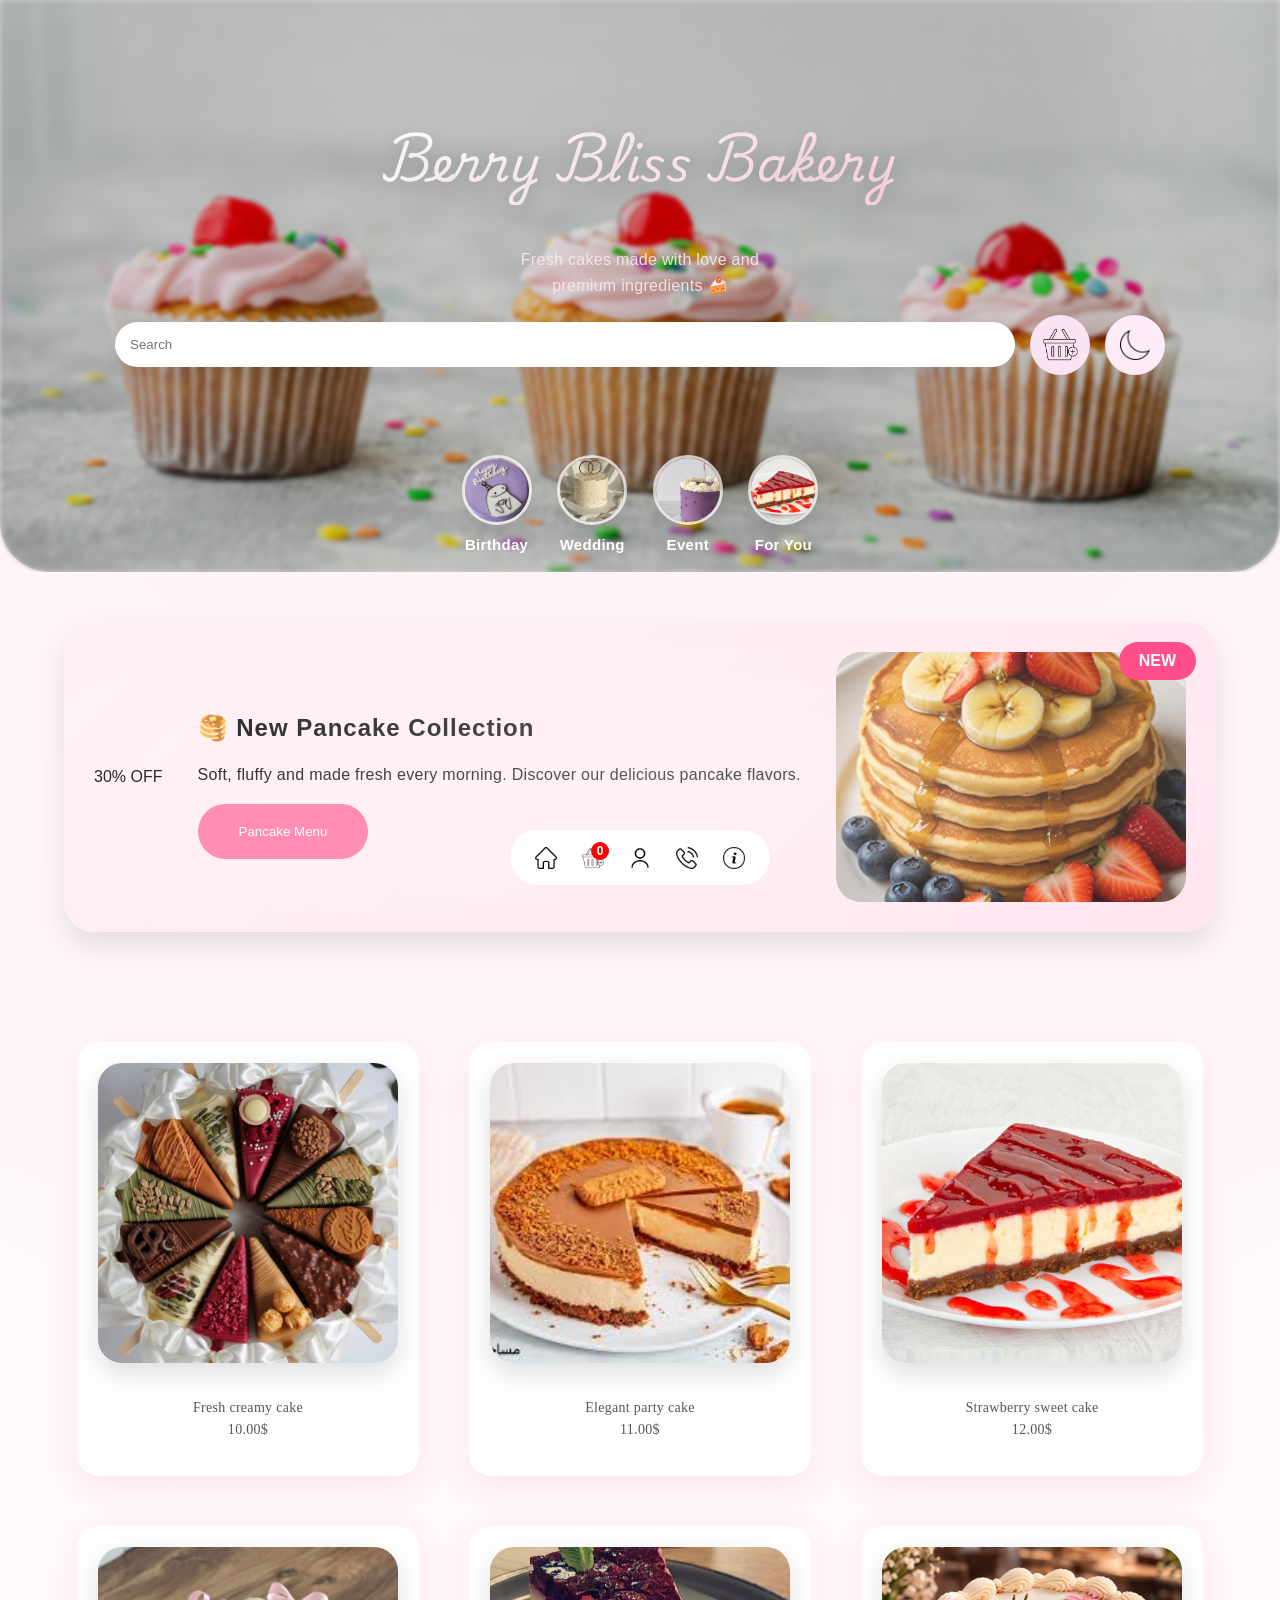
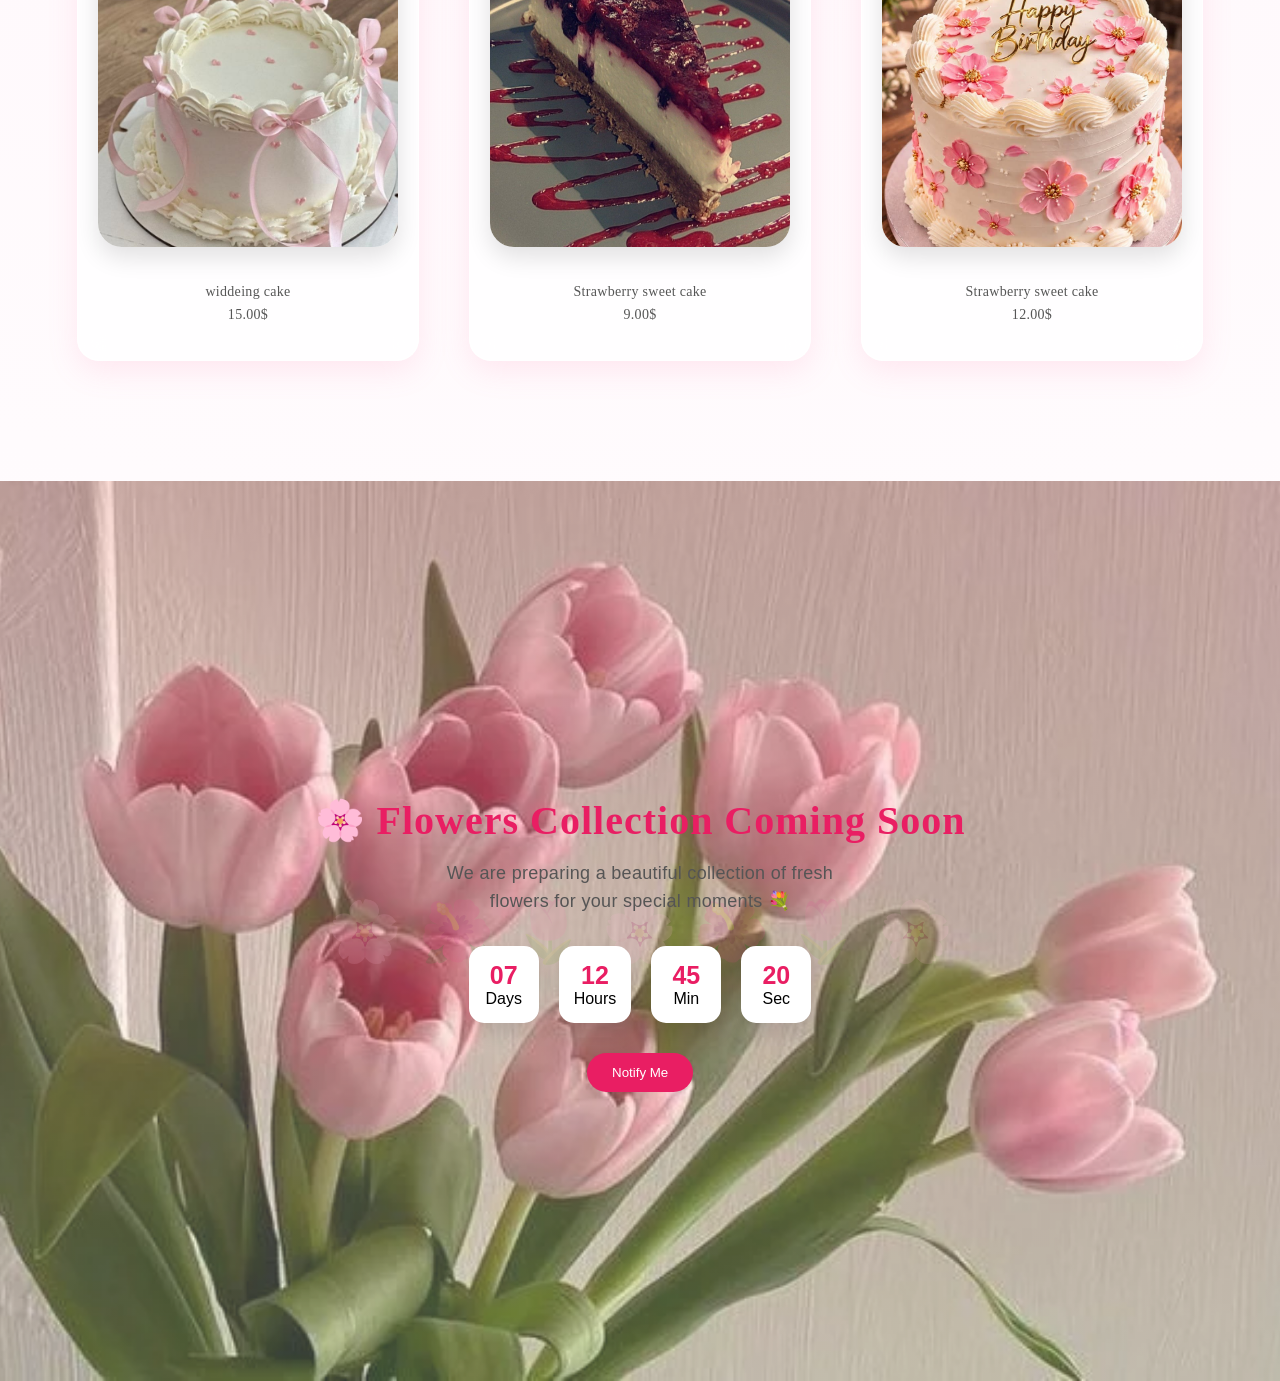
==== index.html @ 94276d8c "Rename z.html to index.html" ====
<!DOCTYPE html>
<html lang="en">
<head>
<meta charset="UTF-8">
<meta name="viewport" content="width=device-width, initial-scale=1.0">

<title>Berry Bliss Bakery</title>

<link rel="preconnect" href="https://fonts.googleapis.com">
<link rel="preconnect" href="https://fonts.gstatic.com" crossorigin>

<link href="https://fonts.googleapis.com/css2?family=Playwrite+BE+VLG:wght@100..400&display=swap" rel="stylesheet">
<link rel="stylesheet" href="z.css">
</head>

<body>
<div id="mainContent">
<div class="color">
   
    <div class="header">

    <h1 class="title">Berry Bliss Bakery</h1>

    <p class="subtitle">
        Fresh cakes made with love and premium ingredients 🍰
    </p>

    <div class="top-bar">

        <input class="search" placeholder="Search">

        <div class="top-icons">
            <img id="cartI" src="add-cart_3722380 (1)(1).png">
        </div>

        <div class="M">
            <img id="darkModeBtn" src="moon.png">
        </div>

    </div>

</div>
 
  <div class="sor">

        <div class="item birth">
            <img src="eiddddd.png">
            <p>Birthday</p>
        </div>

        <div class="item vf">
            <img src="wi1.jpg">
            <p>Wedding</p>
        </div>

        <div class="item Event">
            <img src="wii.jpg">
            <p>Event</p>
        </div>

        <div class="item forr">
            <img src="طريقة-عمل-التشيز-كيك-البارد-بجبنة-الكيري.jpg">
            <p>For You</p>
        </div>

    </div>

</div>
<div class="pancake-banner">
   <div class="sale-badge">
    NEW
</div> 
<div class="sale-tag">
    30% OFF
</div>
    <div class="pancake-text">
        <h2>🥞 New Pancake Collection</h2>

        <p>
            Soft, fluffy and made fresh every morning.
            Discover our delicious pancake flavors.
        </p>

        <button id="pancakeBtn" >Pancake Menu</button>
    </div>

    <img src="pan.jpg">

</div>
<div class="pancake-products">

    <div class="pancake-item">

        <span class="discount">30% OFF</span>

        <img src="pan2.webp">

        <p class="wsf">
            Chocolate Pancake<br>
            <del>10$</del> 7$
        </p>

        <div class="hidee">

            <p class="f">
                Soft chocolate pancakes with fresh cream.
            </p>

            <p class="price">7$</p>

            <button class="Add"
            onclick="update('Chocolate Pancake',7,1)">
                Add To Cart
            </button>

        </div>

    </div>

    <button id="backPancake">
       ↩
    </button>

</div>

<div class="pro">

    <div class="cop a">
        <img src="wa.webp">
        <p class="wsf">
            Fresh creamy cake<br>
            10.00$
        </p>
         <div class="hidee">
            <p class="f">Freshly baked with soft layers and rich creamy flavor.
Made to turn every moment into something sweet and special.
</p><p class="price">10.00$</p>
<button class="Add" onclick="update('Fresh creamy cake', 10, 1)">Add To Cart</button>
<button class="back">↩</button>

        </div>
    </div>

    <div class=" cop b">
        <img src="images.jpg">
        <p class="wsf">
            Elegant party cake<br>
            11.00$
        </p>
                <div class="hidee">
            <p class="f" >Perfectly crafted with love, sweetness, and a touch of elegance.
Every bite melts softly and leaves a delicious unforgettable taste.

</p><p class="price">11.00$</p>
<button class="Add" onclick="update('Elegant party cake', 11, 1)">Add To Cart</button>
<button class="back">↩</button>
        </div>

    </div>

    <div class="cop c">
        <img src="طريقة-عمل-التشيز-كيك-البارد-بجبنة-الكيري.jpg">
        <p class="wsf">
            Strawberry sweet cake<br>
            12.00$
        </p>
        <div class="hidee">
            <p class="f" >Elegant cakes made with fresh ingredients and love.
Perfect for birthdays, parties, and cozy moments.
</p><p class="price">12.00$</p>
<button class="Add" onclick="update('Strawberry sweet cake', 12, 1)">Add To Cart</button>
<button class="back">↩</button>
        </div>

 
        </div>
<div class="cop d">
        <img src="wi.jpg">
        <p class="wsf">
           widdeing cake<br>
            15.00$
        </p>
        <div class="hidee">
            <p class="f" >Elegant cakes made with fresh ingredients and love.
Perfect for birthdays, parties, and cozy moments.
</p><p class="price">15.00$</p>
<button class="Add" onclick="update('chease cake', 15, 1)">Add To Cart</button>
<button class="back">↩</button>
        </div>
        </div>
<div class="cop e">
        <img src="cheas.jpg">
        <p class="wsf">
            Strawberry sweet cake<br>
            9.00$
        </p>
        <div class="hidee">
            <p class="f" >Elegant cakes made with fresh ingredients and love.
Perfect for birthdays, parties, and cozy moments.
</p><p class="price">9.00$</p>
<button class="Add" onclick="update('cheas cake', 9, 1)">Add To Cart</button>
<button class="back">↩</button>
        </div>
        </div>

       <div class="cop f">
        <img src="eid.jpg">
        <p class="wsf">
            Strawberry sweet cake<br>
            12.00$
        </p>
        <div class="hidee">
            <p class="f" >Elegant cakes made with fresh ingredients and love.
Perfect for birthdays, parties, and cozy moments.
</p><p class="price">12.00$</p>
<button class="Add" onclick="update('eid cake', 12, 1)">Add To Cart</button>
<button class="back">↩</button>
        </div>
        </div> 
    </div>

<!-- navbar -->


<div class="msg">تمت الاضافة للسلة</div>

<div id="contactBox">

    <h3>Contact Us</h3>

    <div class="contact-grid">

        <a href="https://instagram.com" target="_blank" class="contact-item">
            <img src="instagram.png">
            <span>Instagram</span>
        </a>

        <a href="https://facebook.com" target="_blank" class="contact-item">
            <img src="facebook.png">
            <span>Facebook</span>
        </a>

        <a href="https://tiktok.com" target="_blank" class="contact-item">
            <img src="social-media.png">
            <span>TikTok</span>
        </a>

        <a href="https://wa.me/9647XXXXXXXX" target="_blank" class="contact-item">
            <img src="whatsapp.png">
            <span>WhatsApp</span>
        </a>

    </div>

</div>
</div>
<div id="cartBox">
    <h3>My Cart</h3>
    <ul id="cartList"></ul>
    <p id="totalPrice"></p>
    <button id="closeCart">↩</button>


</div>
<div class="navbar">

    <img id="homeBtn" src="home (1).png">
<div class="cart-icon-wrapper">
    <img id="cartIcon" src="add-cart_3722380 (1)(1).png">
    <span id="cartCount">0</span>
</div>
    <img src="user.png">
<img id="contactBtn" src="phone-call.png">
    <img id="info" src="info.png">
</div>
<div class="inf">

    <h2>About Berry Bliss Bakery</h2>

    <p>
        Welcome to Berry Bliss Bakery, where every cake is crafted with passion, creativity, and the finest ingredients.
    </p>

    <p>
        Founded in 2018 in Baghdad, Iraq, Berry Bliss Bakery began as a small family-owned business with a dream of bringing joy to every celebration through handmade desserts.
    </p>

    <p>
        Over the years, we have earned the trust of hundreds of customers by delivering beautifully designed cakes, cupcakes, and sweet treats for birthdays, weddings, graduations, and special occasions.
    </p>

    <p>
        Our team of talented bakers carefully prepares each order using fresh ingredients, premium creams, and unique recipes that combine taste and elegance.
    </p>

    <h3>Why Choose Us?</h3>

    <p>✔ Freshly baked every day</p>
    <p>✔ Premium quality ingredients</p>
    <p>✔ Custom cake designs</p>
    <p>✔ Fast and reliable delivery</p>
    <p>✔ Friendly customer service</p>

    <h3>Our Mission</h3>

    <p>
        To create memorable desserts that bring people together and make every celebration unforgettable.
    </p>

    <div class="stats">

        <div>
            <span>5000+</span>
            Orders
        </div>

        <div>
            <span>3500+</span>
            Customers
        </div>

        <div>
            <span>8</span>
            Years
        </div>

    </div>

    <button id="backInfo">Back</button>

</div>


<div class="Foryou">

    <div class="vf">
        <img src="wi1.jpg">
        <p class="wsf">
           Elegant Tiered Wedding <br>
            9.00$
        </p>
        <div class="hidee">
            <p class="f">Elegant cakes made with fresh ingredients and love.
            Perfect for birthdays, parties, and cozy moments.</p>
            <p class="price">9.00$</p>
            <button class="Add" onclick="update('Elegant Tiered Wedding', 9, 1)">Add To Cart</button>
           <button class="btn-back">↩</button>
        </div>
    </div>

    <div class="vf">
        <img src="wi2.png">
        <p class="wsf">
      Luxury Gold Wedding  <br>
            10.00$
        </p>
        <div class="hidee">
            <p class="f">Elegant cakes made with fresh ingredients and love.
            Perfect for birthdays, parties, and cozy moments.</p>
            <p class="price">9.00$</p>
            <button class="Add" onclick="update('Luxury Gold Wedding', 10, 1)">Add To Cart</button>
          <button class="btn-back">↩</button>
        </div>
    </div>

    <div class="vf">
        <img src="wi3.jpg">
        <p class="wsf">
           Vanilla Floral Wedding <br>
            10.00$
        </p>
        <div class="hidee">
            <p class="f">Elegant cakes made with fresh ingredients and love.
            Perfect for birthdays, parties, and cozy moments.</p>
            <p class="price">9.00$</p>
            <button class="Add" onclick="update('Vanilla Floral Wedding', 10, 1)">Add To Cart</button>
            <button class="btn-back">↩</button>
        </div>
    </div>
<div class="Event">
        <img src="wii.jpg">
        <p class="wsf">
          Caramel Party Dream Cake  <br>
            20.00$
        </p>
        <div class="hidee">
            <p class="f">Soft caramel sponge with salted caramel drizzle and creamy frosting for a rich party taste</p>
            <p class="price">9.00$</p>
            <button class="Add" onclick="update('Caramel Party Dream Cake ', 10, 1)">Add To Cart</button>
            <button class="btn-back">↩</button>
        </div>
    </div>

    <div class="birth">
        <img src="eid.jpg">
        <p class="wsf">
          Rainbow Party Cake <br>
            10.00$
        </p>
        <div class="hidee">
            <p class="f">Elegant cakes made with fresh ingredients and love.</p>
            <p class="price">9.00$</p>
            <button class="Add" onclick="update('Rainbow Party Cake', 10, 1)">Add To Cart</button>
            <button class="btn-back">↩</button>
        </div>
    </div>

    <div class="birth">
        <img src="eidd.jpg">
        <p class="wsf">
           Vanilla Celebration Cake<br>
            10.00$
        </p>
        <div class="hidee">
            <p class="f">Elegant cakes made with fresh ingredients and love.</p>
            <p class="price">9.00$</p>
            <button class="Add" onclick="update('Vanilla Celebration Cake', 10, 1)">Add To Cart</button>
           <button class="btn-back">↩</button>
        </div>
    </div>

    <div class="birth">
        <img src="eiddd.jpg">
        <p class="wsf">
          Caramel Drip Cake<br>
            10.00$
        </p>
        <div class="hidee">
            <p class="f">Elegant cakes made with fresh ingredients and love.</p>
            <p class="price">9.00$</p>
            <button class="Add" onclick="update('Caramel Drip Cake', 10, 1)">Add To Cart</button>
            <button class="btn-back">↩</button>
        </div>
    </div>

    <div class="birth">
        <img src="eiddddd.png">
        <p class="wsf">
          Red Velvet Birthday  <br>
            10.00$
        </p>
        <div class="hidee">
            <p class="f">Elegant cakes made with fresh ingredients and love.</p>
            <p class="price">9.00$</p>
            <button class="Add" onclick="update('Red Velvet Birthday', 10, 1)">Add To Cart</button>
          <button class="btn-back">↩</button>
        </div>
    </div>

    <div class="Event">
        <img src="wi.jpg">
        <p class="wsf">
           Golden Glow Vanilla Cake <br>
            15.00$
        </p>
        <div class="hidee">
            <p class="f">Soft vanilla sponge with light buttercream and a hint of caramel, designed for classy evening celebrations</p>
            <p class="price">15.00$</p>
            <button class="Add" onclick="update(' Golden Glow Vanilla Cake ', 10, 1)">Add To Cart</button>
           <button class="btn-back">↩</button>
        </div>
    </div>

    <div class="Event">
        <img src="wiii.webp">
        <p class="wsf">
            Berry Night Delight Cake<br>
            18.00$
        </p>
        <div class="hidee">
            <p class="f">A refreshing mixed berry cake with whipped cream and fresh fruit topping, ideal for summer nights</p>
            <p class="price">18.00$</p>
            <button class="Add" onclick="update('Berry Night Delight Cake', 10, 1)">Add To Cart</button>
           <button class="btn-back">↩</button>
        </div>
    </div>
 
    <div class="forr">
        <img src="cheas.jpg">
        <p class="wsf">
           Classic Cheesecake <br>
            20.00$
        </p>
        <div class="hidee">
            <p class="f">A smooth and creamy cheesecake made with rich cream cheese on a buttery biscuit crust, topped with a light, velvety finish for a perfect sweet balance.</p>
            <p class="price">9.00$</p>
            <button class="Add" onclick="update('Classic Cheesecake', 20, 1)">Add To Cart</button>
            <button class="btn-back">↩</button>
        </div>
    </div>

    <div class="forr">
        <img src="chease.jpg">
        <p class="wsf">
           New York Cheesecake <br>
            23.00$
        </p>
        <div class="hidee">
            <p class="f">A classic thick and creamy cheesecake with a rich flavor and smooth texture, baked to perfection on a golden biscuit crust.</p>
            <p class="price">23.00$</p>
            <button class="Add" onclick="update('New York Cheesecake', 10, 1)">Add To Cart</button>
          <button class="btn-back">↩</button>
        </div>
    </div>
<button id="backCategories">↩</button>

</div>
<div class="flowers-soon">

    <div class="soon-content">
        <h1>🌸 Flowers Collection Coming Soon</h1>

        <p>
            We are preparing a beautiful collection of fresh flowers for your special moments 💐
        </p>

        <div class="countdown">
            <div>
                <span>07</span>
                Days
            </div>

            <div>
                <span>12</span>
                Hours
            </div>

            <div>
                <span>45</span>
                Min
            </div>

            <div>
                <span>20</span>
                Sec
            </div>
        </div>

        <button class="notify-btn">Notify Me</button>
    </div>

</div>
</div>

<script src="z.js"></script>
</body>

</html>
---- z.css ----
:root {
    --main: #ff9ec0;
    --main-dark: #ff5f9e;

    --bg: #fff7fb;
    --card: rgba(255,255,255,0.8);
    --text: #2b2b2b;

    --radius: 22px;

    --gap: clamp(12px, 2vw, 40px);
    --padding: clamp(12px, 3vw, 42px);

    --h1: clamp(26px, 4vw, 44px);
    --h2: clamp(18px, 3vw, 34px);
    --text-sm: clamp(13px, 2vw, 16px);

    /* ✨ إضافات جديدة */
    --shadow: 0 10px 30px rgba(255, 120, 170, 0.15);
    --shadow-hover: 0 18px 45px rgba(255, 120, 170, 0.25);
    --blur: blur(12px);
}
@keyframes fadeInPage{
    from{
        opacity:0;
        transform:translateY(6px);
    }
    to{
        opacity:1;
        transform:translateY(0);
    }
}
*,
*::before,
*::after {
    box-sizing: border-box;
}
body{
    margin:0;
    background: radial-gradient(circle at top,
        #fff0f6 0%,
        #fff7fb 40%,
        #ffffff 100%
    );
    overflow-x:hidden;
    font-family: "Segoe UI", Tahoma, Arial;
}
p{
    line-height: 1.6;
    letter-spacing: 0.3px;
}

h2{
    letter-spacing: 1px;
    font-weight: 600;
}
button{
    cursor:pointer;
    transition: 0.25s ease;
    will-change: transform;
}
button:hover{ transform: translateY(-3px); filter: brightness(1.05); }
button:active{
   transform: scale(0.96);
}

.header{
    text-align:center;
    padding-top:80px;
    display:flex;
    flex-direction:column;
    align-items:center;
    justify-content:center;
     padding-top: clamp(40px, 8vw, 80px);
}
.top-bar{
    width:90%;
    max-width:1200px;
    margin:auto;

    display:flex;
    justify-content:center;
    align-items:center;

    gap:15px;
}
.title{
    font-size:48px;
    font-weight:700;

    background:linear-gradient(
        135deg,
        #ffffff,
        #ffd7e6
    );

    -webkit-background-clip:text;
    -webkit-text-fill-color:transparent;

    text-shadow:
    0 5px 20px rgba(0,0,0,.15);
}

.subtitle{
    margin-top:10px;
    color:rgb(252, 232, 238);
    font-size:16px;
    font-family:Arial;
    opacity:0.9;
    max-width:300px;
    text-align:center;
}

h1{
     font-family: "Playwrite BE VLG", cursive;
     color: rgb(250, 227, 242);
     letter-spacing: 1px;
    font-weight: 600; 
}

/* ================= TOP SECTION (إصلاح فقط) ================= */

.color{
    width:100%;
    min-height:500px;
    position:relative;
    overflow:hidden;
}

/* الخلفية */
.color::before{
    content:"";
    position:absolute;
    top:0;
    left:0;
    width:100%;
    height:100%;
    background-image:url("sara-cervera-1gucQwubg-s-unsplash.jpg");
    background-size:cover;
    background-position:center;
    z-index:0;
    filter: blur(2px);
    border-radius: 0 0 50px 50px;
 
}

/* طبقة شفافة */
.color::after{
    content:"";
    position:absolute;
    top:0;
    left:0;
    width:100%;
    height:100%;

    background:rgba(0,0,0,0.15);

    /* الانحناء فقط من الأسفل */
    border-radius: 0 0 50px 50px;

    z-index:1;
}

/* مهم جدًا: رفع المحتوى فوق الخلفية */
.color > *{
    position:relative;
    z-index:2;
}

/* ================= TOP BAR ================= */



.search{
    width:80%;
   
    border:none;
    border-radius:40px;
   
       outline: none;
    transition: 0.3s;
    box-shadow: 0 5px 15px rgba(0,0,0,0.08);
    flex:1;
    max-width:900px;

    height:45px;

    
   

    padding:0 15px;
}
.search:focus{
    transform: scale(1.03);
    box-shadow: 0 8px 20px rgba(255,141,180,0.4);
}
.cop, .pancake-item, .stats div{
    backdrop-filter: blur(5px);
}
.top-icons{
    background-color: rgb(250, 227, 242);
    width: 60px;
    height: 60px;
    border-radius: 50%;

    display:flex;
    justify-content:center;
    align-items:center;
}

.top-icons img{
    width:35px;
    height:35px;
    cursor:pointer;
}

/* ================= LOGO ================= */

.logo{
    display:flex;
    justify-content:center;
    align-items:center;
    margin-top:20px;
}

.logo h1{
    font-size:32px;
    color:rgb(250, 227, 242);
    font-family: "Playwrite BE VLG", cursive;
    text-shadow:0 2px 8px rgba(0,0,0,0.2);
}

.logo::after{
    content:"";
    width:120px;
    height:2px;
    background:rgba(255,255,255,0.5);
    display:block;
    margin:10px auto 0;
    border-radius:5px;
}

h3{
    font-family:sans-serif;
    text-align:center;
    margin-top:10px;
    color: rgb(250, 227, 242);
     letter-spacing: 1px;
    font-weight: 600;
}

/* ================= CATEGORIES (إصلاح مهم فقط) ================= */

.sor{
    display:flex;
    justify-content:center;
    align-items:center;
    gap:50px;
    margin-top:80px;
 flex-wrap: wrap;
    gap: var(--gap);
    /* إصلاح ظهور الصور الدائرية */
    position:relative;
    z-index:5;
}

.sor img{
    width:70px;
    height:70px;
    border-radius:50%;
    object-fit:cover;
}

.item{
    text-align:center;
    display:flex;
    flex-direction:column;
    align-items:center;

    position:relative;
    z-index:5;
}
.item img{
    transition:.4s;
    border:3px solid rgba(255,255,255,.7);

    box-shadow:
    0 10px 20px rgba(0,0,0,.12);
}
.item:hover img{
    transform:translateY(-8px) scale(1.1);
}
.item p{
    margin-top:8px;
    font-size:15px;
    font-weight:600;
    color:white;
}

/* ================= PRODUCTS ================= */

.pro{
    padding-top: 60px;
    margin-top: 20px;
    display:flex;
    gap:50px;
    justify-content:center;
    flex-wrap:wrap;
    margin-bottom:120px;

}

.cop{
    display:flex;
    flex-direction:column;
    align-items:center;
    gap:20px;
 position:relative;
    overflow:hidden;
    padding:20px;
  background: var(--card);
    backdrop-filter: var(--blur);
    border: 1px solid rgba(255,255,255,0.6);
    box-shadow: var(--shadow);
    border-radius: var(--radius);
    transition: 0.35s ease;
    animation:cardShow .8s ease;
}
@keyframes cardShow{
    from{
        opacity:0;
        transform:translateY(40px);
    }

    to{
        opacity:1;
        transform:translateY(0);
    }
}
.cop img{
   width:300px;
    height:300px;
    object-fit:cover;
    border-radius:20px;
    transition:0.3s;
    cursor:pointer;
       border-radius:25px;

    box-shadow:
    0 10px 25px rgba(0,0,0,.12);
}

.cop:hover{
    transform: translateY(-10px) scale(1.02);
    box-shadow: var(--shadow-hover);
}

.cop::before{
    content:"";
    position:absolute;
    inset:0;
    border-radius:30px;

    background:linear-gradient(
        135deg,
        rgba(255,255,255,.4),
        transparent
    );

    opacity:0;
    transition:.4s;
}

.cop:hover::before{
    opacity:1;
}
/* ================= باقي كودك بدون أي تغيير ================= */



.wsf{
    font-family:'Times New Roman', Times, serif;
    text-align:center;
     font-size: 14px;
    color: #444;
    opacity: 0.9;
}

/* navbar */
.navbar{
    position:fixed;
    bottom:15px;
    left:50%;
    transform:translateX(-50%);

    width:260px;
    height:55px;

    border-radius:30px;

    background:rgba(255,255,255,.9);
    backdrop-filter:blur(15px);

    display:flex;
    justify-content:space-evenly;
    align-items:center;

    z-index:1000;
}
.navbar img{
    width:22px;
    height:22px;
    object-fit:contain;
}
.navbar img,
.top-icons img,
#darkModeBtn{
    transition:.3s;
}

.navbar img:hover,
.top-icons img:hover,
#darkModeBtn:hover{
    transform:translateY(-5px) scale(1.15);
}


.f{
    font-family: Arial, Helvetica, sans-serif;
}
@media(max-width:700px){

    .sor{
        gap:20px;
        flex-wrap:wrap;
    }

    .cop img{
        width:220px;
        height:220px;
    }

    .logo h1{
        font-size:25px;
    }

    .search{
        width:70%;
    }

}
.hidee{
    display: none;
    animation:show 0.4s ease;
}

@keyframes show{
    from{
        opacity:0;
        transform:translateY(20px);
    }

    to{
        opacity:1;
        transform:translateY(0);
    }
}

.Add{
    width:140px;
    height:50px;

    background:linear-gradient(
        135deg,
        #ff9ec0,
        #ff6fa5
    );

    color:white;

    font-weight:600;
    letter-spacing:.5px;

    border:none;
    border-radius:30px;

    box-shadow:
    0 8px 20px rgba(255,111,165,.3);
}
.msg{
    display:none;

    position:fixed;
    top:20px;
    right:20px;

    background-color:pink;
    color:black;

    padding:15px 20px;

    border-radius:15px;

    z-index:2000;

    font-family:Arial;
}
/* الوضع الليلي */

.dark{
    background:#18010c;
    color:white;
}

.dark .cop{
    background:#6d0133;
    color:white;
}
.dark .search{
    background:#55052d;
    color:white;
}

.dark .search::placeholder{
    color:#ccc;
}
.dark .navbar{
     background:#6d0133;
}
.dark #cartBox{
    background:#55052d;
    color:white;
}

.dark .Add,
.dark .back{
    background:#55052d;
    color:white;
}

.dark .msg{
    background:#55052d;
    color:white;
}

.M{
     background-color: rgb(255, 235, 248);
    width: 60px;
    height: 60px;
    border-radius: 50%;

    display:flex;
    justify-content:center;
    align-items:center;
}

#darkModeBtn{
    width: 30px;height: 30px;
}

.inf{
    display:none;
 backdrop-filter:blur(20px);
    border:1px solid rgba(255,255,255,.7);
    max-width:900px;
    margin:60px auto;
    padding:40px;

    background:linear-gradient(
        135deg,
        rgb(255,248,251),
        rgb(253,245,248)
    );

    border-radius:30px;

    box-shadow:0 10px 30px rgba(0,0,0,0.1);

    line-height:1.9;

    font-family:Arial, Helvetica, sans-serif;

    color:#444;
}

.inf h2{
    text-align:center;

    font-size:38px;

    color:#e07ba8;

    margin-bottom:30px;
}

.inf p{
    font-size:17px;

    margin-bottom:20px;
}

.stats{
    display:flex;

    justify-content:center;

    gap:30px;

    flex-wrap:wrap;

    margin-top:35px;
}

.stats div{
    background:white;

    padding:20px 30px;

    border-radius:20px;

    text-align:center;

    min-width:140px;

    box-shadow:0 5px 15px rgba(0,0,0,0.08);

    font-weight:bold;
}

.stats span{
    display:block;

    font-size:28px;

    color:#e07ba8;

    margin-bottom:10px;
}


.dark .inf{
    background:#6d0133;
    color:white;
}
#contactBox{
    display:none;
    position:fixed;
    bottom:70px;
    right:20px;
    width:260px;

    background:rgba(255,255,255,0.9);
    backdrop-filter:blur(10px);

    padding:20px;
    border-radius:25px;

    box-shadow:0 10px 30px rgba(0,0,0,0.2);

    z-index:1000;

    animation: pop 0.3s ease;
}

@keyframes pop{
    from{transform:scale(0.8); opacity:0;}
    to{transform:scale(1); opacity:1;}
}

#contactBox h3{
    text-align:center;
    margin-bottom:15px;
}

.contact-grid{
    display:grid;
    grid-template-columns:1fr 1fr;
    gap:10px;
}

.contact-item{
    display:flex;
    flex-direction:column;
    align-items:center;
    justify-content:center;

    text-decoration:none;
    color:black;

    background:white;
    padding:10px;
    border-radius:15px;

    box-shadow:0 5px 15px rgba(0,0,0,0.1);

    transition:0.3s;
}

.contact-item img{
    width:35px;
    height:35px;
    margin-bottom:5px;
}

.contact-item:hover{
    transform:translateY(-5px);
}

.dark #contactBox{
    background:rgba(60,0,30,0.9);
    color:white;
}

.dark .contact-item{
    background:#6d0133;
    color:white;
}
.cart-icon-wrapper{
    position:relative;
    display:flex;
    justify-content:center;
    align-items:center;
}

#cartCount{
    position:absolute;
    top:-5px;
    right:-5px;

    background:red;
    color:white;

    width:18px;
    height:18px;

    font-size:12px;

    display:flex;
    justify-content:center;
    align-items:center;

    border-radius:50%;
    font-weight:bold;
}
#cartBox{
    display:none;
    position:fixed;
    top:0;
    left:0;

    width:100%;
    height:100vh;

    background:linear-gradient(
        135deg,
        rgb(255,248,251),
        rgb(253,240,245)
    );

    z-index:5000;

    padding:40px;
    overflow:auto;
    box-sizing:border-box;
}

#cartBox h3{
    text-align:center;
    font-size:35px;
    color:#e07ba8;
    margin-bottom:30px;
    font-family:"Playwrite BE VLG", cursive;
}

#cartList{
    list-style:none;
    padding:0;
    max-width:700px;
    margin:auto;
}

#cartList li{
    background:white;
    margin-bottom:15px;
    padding:20px;

    border-radius:20px;

    display:flex;
    align-items:center;
    justify-content:space-between;
    flex-wrap:wrap;

    box-shadow:0 8px 20px rgba(0,0,0,0.08);
}

#cartList button{
    border:none;
    cursor:pointer;
    transition:0.3s;
}

#cartList button:hover{
    transform:scale(1.08);
}

#cartList button:nth-child(1),
#cartList button:nth-child(3){
    width:35px;
    height:35px;
    border-radius:50%;
    background:#ffd5e5;
    font-size:18px;
    font-weight:bold;
}

#cartList button:last-child{
    background:#ff8db4;
    color:white;
    padding:10px 15px;
    border-radius:12px;
}

#totalPrice{
    text-align:center;
    margin-top:30px;
    font-size:28px;
    font-weight:bold;
    color:#d95d95;
}

#closeCart{
    display:block;
    margin:30px auto;

    width:180px;
    height:55px;

    border:none;
    border-radius:30px;

    background:linear-gradient(
        135deg,
        #ffb6d1,
        #ff8db4
    );

    color:white;
    font-size:18px;
    cursor:pointer;

    transition:0.3s;
}

#closeCart:hover{
    transform:translateY(-4px);
    box-shadow:0 8px 20px rgba(255,141,180,0.4);
}

/* الوضع الليلي */

.dark #cartBox{
    background:#55052d;
}

.dark #cartList li{
    background:#6d0133;
    color:white;
}

.dark #totalPrice{
    color:#ffd5e5;
}

.dark #cartList button:nth-child(1),
.dark #cartList button:nth-child(3){
    background:#8d3f63;
    color:white;
}

.dark #cartList button:last-child{
    background:#c84f82;
}

.dark #closeCart{
    background:#c84f82;
}

.Foryou{
    display:none;
    justify-content:center;
    align-items:flex-start;
    flex-wrap:wrap;
    gap:30px;
    margin:0 auto 120px;
    padding-top:60px;
    width:100%;
}

.Foryou img{
    width: 300px;
    height: 300px;
    object-fit: cover;
}
.btn-back{
    background-color: rgb(253, 206, 206);
    width:90px;
    height:50px;
    border:none;
    border-radius:20px;
    cursor:pointer;
    margin-top:10px;
}
.Foryou .vf,
.Foryou .birth,
.Foryou .Event,
.Foryou .forr{
    display:flex;
    flex-direction:column;
    align-items:center;
    gap:20px;
    background-color:rgb(253,245,248);
    border-radius:20px;
    padding:20px;
    margin:20px auto;
    width:fit-content;
      border:1px solid rgba(0,0,0,.04);
    box-shadow:0 8px 24px rgba(0,0,0,.06);
     transition:.4s;
}
.Foryou .vf:hover,
.Foryou .birth:hover,
.Foryou .Event:hover,
.Foryou .forr:hover{
    transform:translateY(-10px);
    box-shadow:0 18px 35px rgba(0,0,0,.12);
}
.Foryou .hidee{
    display:none;
}
.pancake-banner{
    width:90%;
    margin:50px auto;
    display:flex;
    justify-content:space-between;
    align-items:center;

    background:linear-gradient(
        135deg,
        #fff0f5,
        #ffe3ef
    );

    border-radius:30px;
    padding:30px;

    overflow:hidden;
    position:relative;

    box-shadow:0 15px 30px rgba(0,0,0,0.1);
  animation: none;
    animation:floatBanner 4s ease-in-out infinite;
}

@keyframes floatBanner{

    0%{
        transform:translateY(0);
    }

    50%{
        transform:translateY(-8px);
    }

    100%{
        transform:translateY(0);
    }

}

.pancake-banner img{
    width:350px;
    height:250px;
    object-fit:cover;
    border-radius:25px;

    transition:0.5s;
}



.pancake-banner button{
    width:170px;
    height:55px;

    border:none;
    border-radius:30px;

    background:#ff8db4;
    color:white;

    cursor:pointer;

    transition:0.3s;
}
.pancake-banner:hover{
    transform: translateY(-5px);
}
.pancake-banner button:hover{
    transform:scale(1.08);
}
.sale-badge{
    position:absolute;
    top:20px;
    right:20px;

    background:#ff4f88;
    color:white;

    padding:10px 20px;

    border-radius:30px;

    font-weight:bold;

    animation:pulse 1.5s infinite;
}

@keyframes pulse{

    0%{
        transform:scale(1);
    }

    50%{
        transform:scale(1.15);
    }

    100%{
        transform:scale(1);
    }

}
.pancake-banner::before{
    content:"";

    position:absolute;
    top:-50%;
    left:-50%;

    width:200%;
    height:200%;

    background:
    radial-gradient(
        rgba(255,255,255,0.35),
        transparent 60%
    );

    animation:shine 8s linear infinite;
}

@keyframes shine{

    from{
        transform:rotate(0deg);
    }

    to{
        transform:rotate(360deg);
    }

}
.pancake-products{
    display:none;

    flex-wrap:wrap;
    justify-content:center;
    gap:40px;

    margin-top:50px;
    margin-bottom:120px;
}

.pancake-item{
    position:relative;

    background:white;

    padding:20px;

    border-radius:20px;

    text-align:center;
  background: rgba(255, 245, 248, 0.85);
    backdrop-filter: blur(10px);
    box-shadow:0 10px 20px rgba(0,0,0,.1);
}

.discount{
    position:absolute;

    top:10px;
    right:10px;

    background:red;
    color:white;

    padding:8px 12px;

    border-radius:20px;

    font-weight:bold;

    animation:pulse 1.5s infinite;
}

.pancake-item img{
    width:280px;
    height:280px;
    object-fit:cover;
    border-radius:20px;
}
.flowers-soon{
    height:100vh;
    width:100%;
    display:flex;
    justify-content:center;
    align-items:center;
    overflow:hidden;
    position:relative;

    background:
    linear-gradient(rgba(255,182,193,0.35), rgba(255,255,255,0.2)),
    url("to.webp");

    background-size:cover;
    background-position:center;
}
/* خلفية ورود متحركة */
.flowers-soon::before{
    content:"🌸 🌺 🌷 🌸 🌺 🌷 🌸";
    position:absolute;
    font-size:60px;
    opacity:0.15;
    animation: floatFlowers 10s linear infinite;
    white-space:nowrap;
}

@keyframes floatFlowers{
    0%{transform:translateX(-50%);}
    100%{transform:translateX(50%);}
}

.soon-content{
    text-align:center;
    z-index:2;
    animation: fadeUp 1s ease;
}

@keyframes fadeUp{
    from{opacity:0; transform:translateY(30px);}
    to{opacity:1; transform:translateY(0);}
}

.soon-content h1{
    font-size:40px;
    color:#e91e63;
    font-family:cursive;
    margin-bottom:15px;
}

.soon-content p{
    font-size:18px;
    color:#555;
    max-width:400px;
    margin:auto;
}

.countdown{
    display:flex;
    gap:20px;
    justify-content:center;
    margin-top:30px;
}

.countdown div{
    background:white;
    padding:15px;
    border-radius:15px;
    box-shadow:0 10px 20px rgba(0,0,0,0.1);
    min-width:70px;
    transition:0.3s;
}

.countdown div:hover{
    transform:translateY(-5px) scale(1.05);
}

.countdown span{
    display:block;
    font-size:25px;
    color:#e91e63;
    font-weight:bold;
}

.notify-btn{
    margin-top:30px;
    padding:12px 25px;
    border:none;
    border-radius:30px;
    background:#e91e63;
    color:white;
    cursor:pointer;
    transition:0.3s;
}

.notify-btn:hover{
    transform:scale(1.1);
    background:#c2185b;
}
.Add, .back, .btn-back, .notify-btn, #closeCart{
    position: relative;
    overflow: hidden;
}

.Add::after, .back::after, .btn-back::after, .notify-btn::after, #closeCart::after{
    content:"";
    position:absolute;
    top:0;
    left:-100%;
    width:100%;
    height:100%;
    background: rgba(255,255,255,0.3);
    transition: 0.4s;
}

.Add:hover::after, .back:hover::after, .btn-back:hover::after, .notify-btn:hover::after, #closeCart:hover::after{
    left:100%;
}
.cop img, .pancake-item img{
    transition: transform 0.4s ease;
     border-radius:24px;
}

.cop:hover img, .pancake-item:hover img{
    transform: scale(1.05);
}
.cop:hover{
    transform:translateY(-8px);
    box-shadow:0 15px 35px rgba(0,0,0,.08);
}
.back,
.btn-back,
#backCategories,
#backInfo,
#backPancake,
#closeCart {
    background: linear-gradient(135deg, #ffb6d1, #ff8db4);
    color: white;
    border: none;
   
    border-radius: 25px;
    cursor: pointer;
    font-size: 14px;
    
    box-shadow: 0 6px 15px rgba(255, 141, 180, 0.25);
    transition: all 0.3s ease;
}

.back:hover,
.btn-back:hover,
#backCategories:hover,
#backInfo:hover,
#backPancake:hover,
#closeCart:hover {
    transform: translateY(-3px);
    box-shadow: 0 10px 20px rgba(255, 141, 180, 0.35);
}

.back:active,
.btn-back:active,
#backCategories:active,
#backInfo:active,
#backPancake:active,
#closeCart:active {
    transform: scale(0.96);
}
@media (max-width: 768px) {

    .title {
        font-size: var(--h1);
    }

    .top-bar {
        flex-direction: column;
        align-items: center;
    }

    .search {
        width: 100%;
    }

    .cop {
        width: 90%;
    }

    .sor {
        gap: 20px;
    }

    .navbar img {
        width: 26px;
        height: 26px;
    }
}
.back,
.btn-back,
#backCategories,
#backInfo,
#backPancake,
#closeCart{
    width:45px;
    height:45px;
    padding:0;
    border:none;
    border-radius:50%;
    font-size:14px;
}
@media (max-width:700px){

    .cop img{
        width:220px;
        height:220px;
    }

    .pancake-item img{
        width:220px;
        height:220px;
    }

}
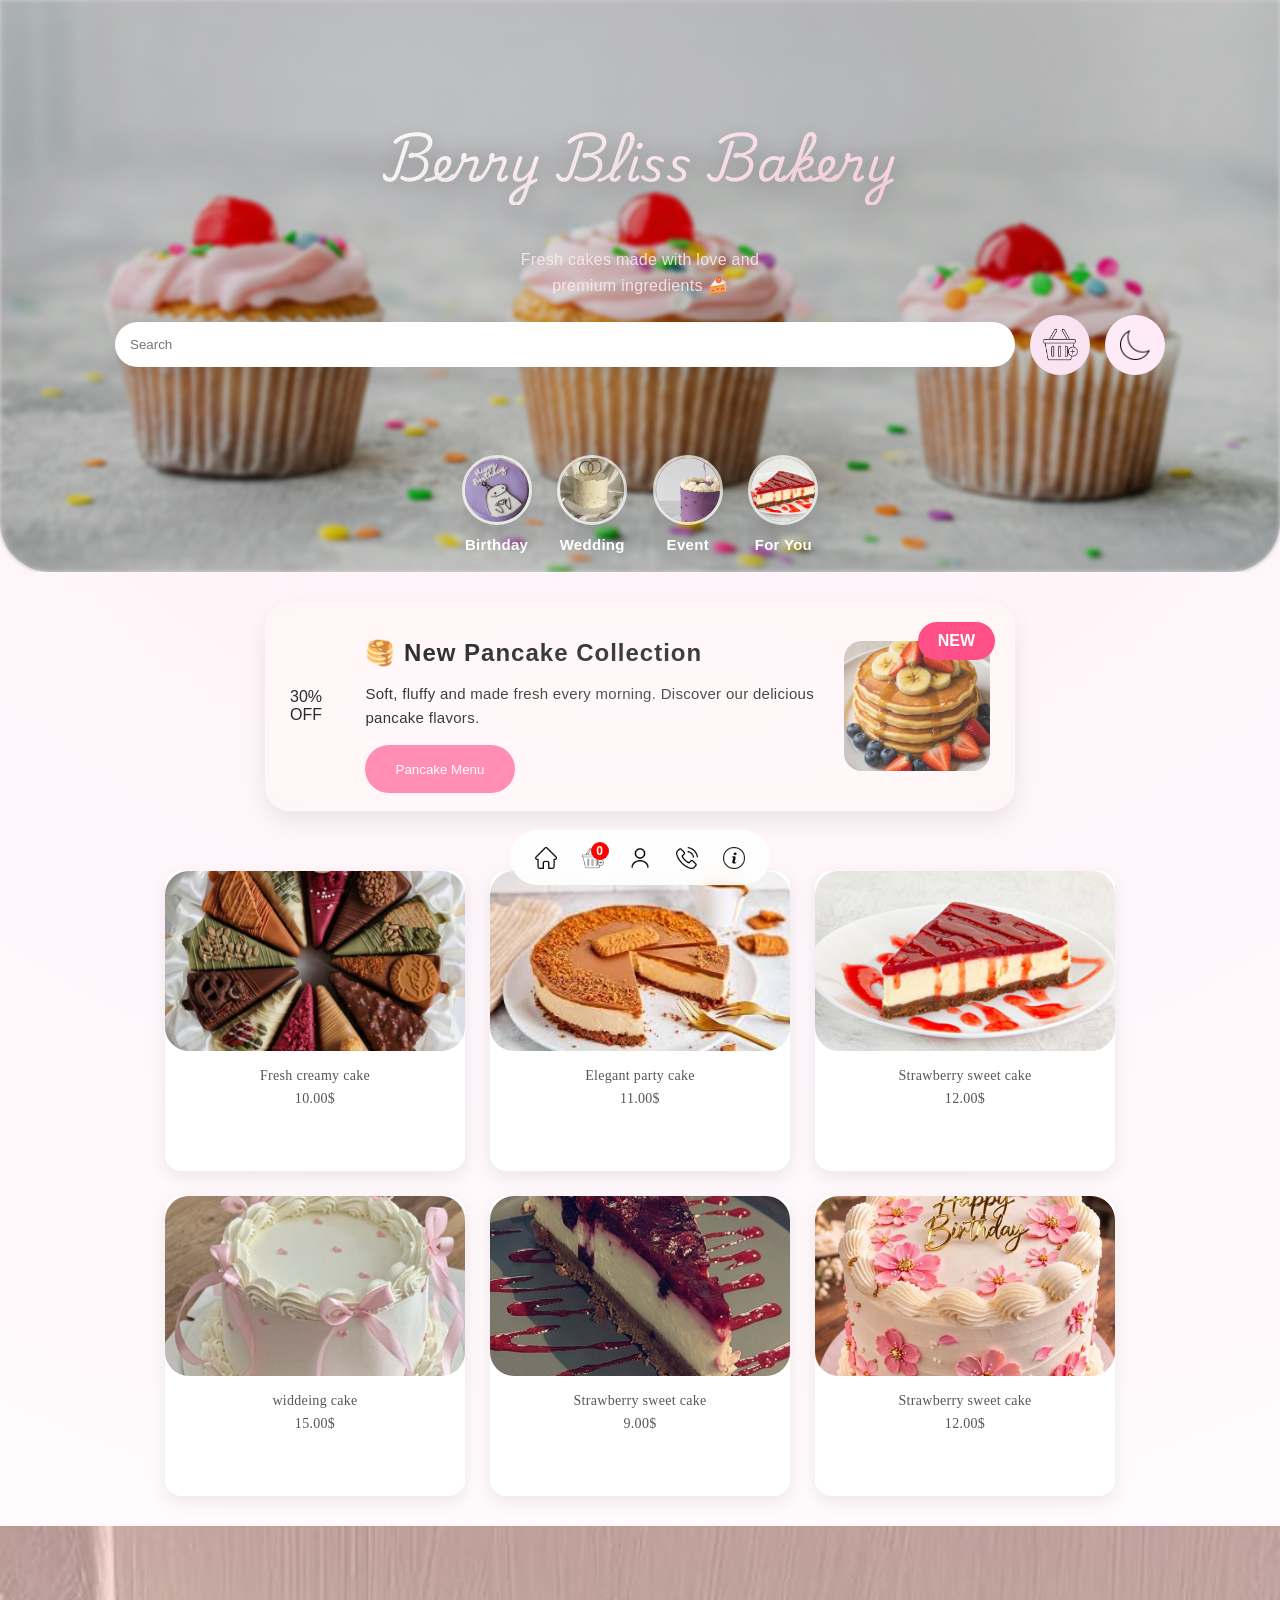
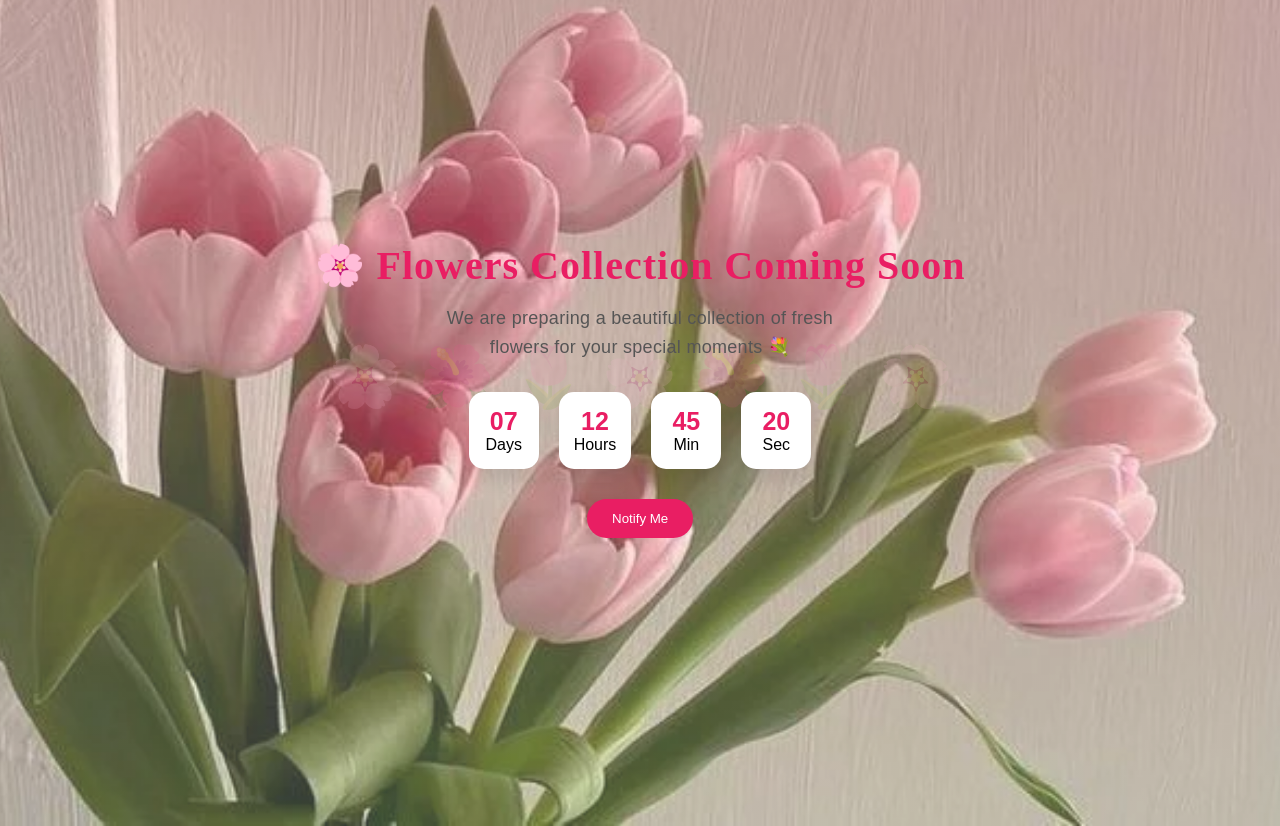
==== commit 73f6749e: "Rename z.html to index.html" ====
--- a/index.html
+++ b/index.html
@@ -1,548 +1,107 @@
-<!DOCTYPE html>
-<html lang="en">
-<head>
-<meta charset="UTF-8">
-<meta name="viewport" content="width=device-width, initial-scale=1.0">
+<!DOCTYPE html> <html lang="en"> <head> <meta charset="UTF-8"> <meta name="viewport" content="width=device-width, initial-scale=1.0">
+     <title>Berry Bliss Bakery</title> <link rel="preconnect" href="https://fonts.googleapis.com">
+      <link rel="preconnect" href="https://fonts.gstatic.com" crossorigin> 
+      <link href="https://fonts.googleapis.com/css2?family=Playwrite+BE+VLG:wght@100..400&display=swap" rel="stylesheet">
+       <link rel="stylesheet" href="z.css"> </head> <body>
+         <div id="mainContent"> <div class="color"> <div class="header"> 
+        <h1 class="title">Berry Bliss Bakery</h1> 
+        <p class="subtitle"> Fresh cakes made with love and premium ingredients 🍰 </p> <div class="top-bar">
+             <input class="search" placeholder="Search"> <div class="top-icons"> 
+                <img id="cartI" src="add-cart_3722380 (1)(1).png"> </div> <div class="M"> 
+                    <img id="darkModeBtn" src="moon.png"> </div> </div> </div> <div class="sor"> <div class="item birth">
+ <img src="eiddddd.png"> <p>Birthday</p> </div> <div class="item vf"> <img src="wi1.jpg"> 
+    <p>Wedding</p> </div> <div class="item Event"> <img src="wii.jpg"> <p>Event</p> </div> <div class="item forr">
+     <img src="طريقة-عمل-التشيز-كيك-البارد-بجبنة-الكيري.jpg"> <p>For You</p> </div> </div> </div> <div class="pancake-banner"> 
+        <div class="sale-badge"> NEW </div> <div class="sale-tag"> 30% OFF </div> <div class="pancake-text"> 
+            <h2>🥞 New Pancake Collection</h2>
+             <p> Soft, fluffy and made fresh every morning. Discover our delicious pancake flavors. 
+ </p> <button id="pancakeBtn" >Pancake Menu</button> </div> <img src="pan.jpg"> </div> <div class="pancake-products"> 
+<div class="pancake-item"> <span class="discount">30% OFF</span> <img src="pan2.webp">
+     <p class="wsf"> Chocolate Pancake<br> <del>10$</del> 7$ </p> <div class="hidee">
+         <p class="f"> Soft chocolate pancakes with fresh cream. </p> <p class="price">7$</p> 
+         <button class="Add" onclick="update('Chocolate Pancake',7,1)"> Add To Cart </button> </div>
+         </div> <button id="backPancake"> ↩ </button> </div> <div class="pro"> <div class="cop a">
+             <img src="wa.webp"> <p class="wsf"> Fresh creamy cake<br> 10.00$ </p> <div class="hidee">
+     <p class="f">Freshly baked with soft layers and rich creamy flavor. Made to turn every moment into something sweet and special. </p>
+<p class="price">10.00$</p> <button class="Add" onclick="update('Fresh creamy cake', 10, 1)">Add To Cart</button> 
+<button class="close-product">✕</button> </div> </div> <div class=" cop b"> <img src="images.jpg"> 
+<p class="wsf"> Elegant party cake<br> 11.00$ </p> <div class="hidee"> 
+<p class="f" >Perfectly crafted with love, sweetness, and a touch of elegance. Every bite melts softly and leaves a delicious unforgettable taste. </p>
+<p class="price">11.00$</p> 
+<button class="Add" onclick="update('Elegant party cake', 11, 1)">Add To Cart</button> 
+<button class="close-product">✕</button> </div> </div> <div class="cop c"> 
+<img src="طريقة-عمل-التشيز-كيك-البارد-بجبنة-الكيري.jpg"> <p class="wsf"> Strawberry sweet cake<br> 12.00$ </p> 
+<div class="hidee"> <p class="f" >Elegant cakes made with fresh ingredients and love. Perfect for birthdays, parties, and cozy moments. </p>
+<p class="price">12.00$</p> <button class="Add" onclick="update('Strawberry sweet cake', 12, 1)">Add To Cart</button>
+ <button class="close-product">✕</button> 
+    </div> </div> <div class="cop d"> <img src="wi.jpg">
+         <p class="wsf"> widdeing cake<br> 15.00$ </p>
+         <div class="hidee"> <p class="f" >Elegant cakes made with fresh ingredients and love. Perfect for birthdays, parties, and cozy moments. </p>
+<p class="price">15.00$</p> <button class="Add" onclick="update('chease cake', 15, 1)">Add To Cart</button>
+ <button class="close-product">✕</button> </div> </div> <div class="cop e"> <img src="cheas.jpg"> 
+<p class="wsf"> Strawberry sweet cake<br> 9.00$ </p> <div class="hidee"> 
+    <p class="f" >Elegant cakes made with fresh ingredients and love. Perfect for birthdays, parties, and cozy moments.</p>
+    <p class="price">9.00$</p> <button class="Add" onclick="update('cheas cake', 9, 1)">Add To Cart</button>
+ <button class="close-product">✕</button> </div> </div> <div class="cop f"> 
+    <img src="eid.jpg"> <p class="wsf"> Strawberry sweet cake<br> 12.00$ </p> <div class="hidee">
+ <p class="f" >Elegant cakes made with fresh ingredients and love. Perfect for birthdays, parties, and cozy moments. </p>
+ <p class="price">12.00$</p> <button class="Add" onclick="update('eid cake', 12, 1)">Add To Cart</button> 
+ <button class="close-product">✕</button> </div> </div> </div> <!-- navbar -->
+  <div class="msg">تمت الاضافة للسلة</div> <div id="contactBox"> <h3>Contact Us</h3> <div class="contact-grid"> 
+<a href="https://instagram.com" target="_blank" class="contact-item"> <img src="instagram.png"> 
+<span>Instagram</span> </a> <a href="https://facebook.com" target="_blank" class="contact-item"> 
+    <img src="facebook.png"> <span>Facebook</span> </a> <a href="https://tiktok.com" target="_blank" class="contact-item"> 
+    <img src="social-media.png"> <span>TikTok</span> </a>
+     <a href="https://wa.me/9647XXXXXXXX" target="_blank" class="contact-item"> <img src="whatsapp.png"> 
+<span>WhatsApp</span> </a> </div> </div> </div> <div id="cartBox"> <h3>My Cart</h3> <ul id="cartList"></ul> 
+<p id="totalPrice"></p> <button id="closeCart">↩</button> </div> <div class="navbar">
+ <img id="homeBtn" src="home (1).png"> <div class="cart-icon-wrapper"> <img id="cartIcon" src="add-cart_3722380 (1)(1).png"> 
+<span id="cartCount">0</span> </div> <img src="user.png"> <img id="contactBtn" src="phone-call.png"> 
+<img id="info" src="info.png"> </div> <div class="inf"> <h2>About Berry Bliss Bakery</h2>
+ <p> Welcome to Berry Bliss Bakery, where every cake is crafted with passion, creativity, and the finest ingredients. </p>
+  <p> Founded in 2018 in Baghdad, Iraq, Berry Bliss Bakery began as a small family-owned business with a dream of bringing joy to every celebration through handmade desserts. </p>
+ <p> Over the years, we have earned the trust of hundreds of customers by delivering beautifully designed cakes, cupcakes, and sweet treats for birthdays, weddings, graduations, and special occasions. </p> 
+ <p> Our team of talented bakers carefully prepares each order using fresh ingredients, premium creams, and unique recipes that combine taste and elegance. </p> <h3>Why Choose Us?</h3> <p>✔ Freshly baked every day</p> <p>✔ Premium quality ingredients</p> <p>✔ Custom cake designs</p> <p>✔ Fast and reliable delivery</p> <p>✔ Friendly customer service</p> <h3>Our Mission</h3> <p> To create memorable desserts that bring people together and make every celebration unforgettable. </p> <div class="stats"> <div> <span>5000+</span> Orders </div> <div> <span>3500+</span> Customers </div> <div> <span>8</span> Years </div>
+ </div> <button id="backInfo">↩</button> </div> <div class="Foryou"> <div class="vf"> <img src="wi1.jpg"> <p class="wsf"> Elegant Tiered Wedding <br> 9.00$ </p> <div class="hidee"> <p class="f">Elegant cakes made with fresh ingredients and love. Perfect for birthdays, parties, and cozy moments.</p> <p class="price">9.00$</p> <button class="Add" onclick="update('Elegant Tiered Wedding', 9, 1)">Add To Cart</button> <button class="close-product">✕</button> </div> </div> <div class="vf"> <img src="wi2.png"> <p class="wsf"> Luxury Gold Wedding <br> 9.00$ </p> <div class="hidee"> <p class="f">Elegant cakes made with fresh ingredients and love. Perfect for birthdays, parties, and cozy moments.</p> <p class="price">9.00$</p> <button class="Add" onclick="update('Luxury Gold Wedding', 9, 1)">Add To Cart</button> <button class="close-product">✕</button> </div> </div> <div class="vf"> <img src="wi3.jpg"> <p class="wsf"> Vanilla Floral Wedding <br> 9.00$ </p> <div class="hidee"> <p class="f">Elegant cakes made with fresh ingredients and love. Perfect for birthdays, parties, and cozy moments.</p> <p class="price">9.00$</p> <button class="Add" onclick="update('Vanilla Floral Wedding', 9, 1)">Add To Cart</button> <button class="close-product">✕</button> </div> </div> <div class="Event"> <img src="wii.jpg"> <p class="wsf"> Caramel Party Dream Cake <br> 20.00$ </p> <div class="hidee"> <p class="f">Soft caramel sponge with salted caramel drizzle and creamy frosting for a rich party taste</p> <p class="price">20.00$</p> <button class="Add" onclick="update('Caramel Party Dream Cake ', 20, 1)">Add To Cart</button> <button class="close-product">✕</button> </div> </div> <div class="birth"> <img src="eid.jpg"> <p class="wsf"> Rainbow Party Cake <br> 10.00$ </p> <div class="hidee"> <p class="f">Elegant cakes made with fresh ingredients and love.</p> <p class="price">10.00$</p> <button class="Add" onclick="update('Rainbow Party Cake',10, 1)">Add To Cart</button> <button class="close-product">✕</button> </div> </div> <div class="birth"> <img src="eidd.jpg"> <p class="wsf"> Vanilla Celebration Cake<br> 10.00$ </p> <div class="hidee"> <p class="f">Elegant cakes made with fresh ingredients and love.</p> <p class="price">10.00$</p> <button class="Add" onclick="update('Vanilla Celebration Cake', 10, 1)">Add To Cart</button> <button class="close-product">✕</button> </div> </div> <div class="birth"> <img src="eiddd.jpg"> <p class="wsf"> Caramel Drip Cake<br> 9.00$ </p> <div class="hidee"> <p class="f">Elegant cakes made with fresh ingredients and love.</p> <p class="price">9.00$</p> <button class="Add" onclick="update('Caramel Drip Cake', 9, 1)">Add To Cart</button> <button class="close-product">✕</button> </div> </div> <div class="birth"> <img src="eiddddd.png"> <p class="wsf"> Red Velvet Birthday <br> 9.00$ </p> <div class="hidee"> <p class="f">Elegant cakes made with fresh ingredients and love.</p> <p class="price">9.00$</p> <button class="Add" onclick="update('Red Velvet Birthday', 9, 1)">Add To Cart</button> <button class="close-product">✕</button> </div> </div> <div class="Event"> <img src="wi.jpg">
+     <p class="wsf"> Golden Glow Vanilla Cake <br> 15.00$ </p> <div class="hidee"> 
+    
+    <p class="f">Soft vanilla sponge with light buttercream and a hint of caramel, designed for classy evening celebrations</p> 
+    <p class="price">15.00$</p> <button class="Add" onclick="update(' Golden Glow Vanilla Cake ', 15, 1)">Add To Cart</button> 
+    <button class="close-product">✕</button> </div> </div> <div class="Event"> 
+<img src="wiii.webp"> <p class="wsf"> Berry Night Delight Cake<br> 18.00$ </p> 
+<div class="hidee"> <p class="f">A refreshing mixed berry cake with whipped cream and fresh fruit topping, ideal for summer nights</p>
+     <p class="price">18.00$</p> <button class="Add" onclick="update('Berry Night Delight Cake', 10, 1)">Add To Cart</button> 
+     <button class="close-product">✕</button> </div> </div> <div class="forr">
+         <img src="cheas.jpg"> <p class="wsf"> Classic Cheesecake <br> 20.00$ </p> <div class="hidee">
+ <p class="f">A smooth and creamy cheesecake made with rich cream cheese on a buttery biscuit crust, topped with a light,
+     velvety finish for a perfect sweet balance.</p> <p class="price">9.00$</p>
+      <button class="Add" onclick="update('Classic Cheesecake', 9, 1)">Add To Cart</button> 
+      <button class="close-product">✕</button> </div> </div> <div class="forr"> <img src="chease.jpg"> 
+        <p class="wsf"> New York Cheesecake <br> 23.00$ </p> <div class="hidee"> 
+<p class="f">A classic thick and creamy cheesecake with a rich flavor and smooth texture, baked to perfection on a golden biscuit crust.</p>
+ <p class="price">23.00$</p> <button class="Add" onclick="update('New York Cheesecake', 23, 1)">Add To Cart</button> 
+ <button class="close-product">✕</button> </div> </div> <button id="backCategories">✕</button> </div> <div class="flowers-soon"> 
+    <div class="soon-content">
+ <h1>🌸 Flowers Collection Coming Soon</h1> <p> We are preparing a beautiful collection of fresh flowers for your special moments 💐 </p> 
+ <div class="countdown"> <div> <span>07</span> Days </div> <div> <span>12</span> Hours </div> <div> <span>45</span> Min </div>
+  <div> <span>20</span> Sec </div> </div> <button class="notify-btn">Notify Me</button> </div> </div> </div>
 
-<title>Berry Bliss Bakery</title>
+<div id="productModal" class="modal">
+    <div class="modal-content">
+        <button id="closeModal">✕</button>
 
-<link rel="preconnect" href="https://fonts.googleapis.com">
-<link rel="preconnect" href="https://fonts.gstatic.com" crossorigin>
+        <img id="modalImg" src="" />
 
-<link href="https://fonts.googleapis.com/css2?family=Playwrite+BE+VLG:wght@100..400&display=swap" rel="stylesheet">
-<link rel="stylesheet" href="z.css">
-</head>
+        <h2 id="modalTitle"></h2>
 
-<body>
-<div id="mainContent">
-<div class="color">
-   
-    <div class="header">
+        <p id="modalDesc"></p>
 
-    <h1 class="title">Berry Bliss Bakery</h1>
+        <p id="modalPrice"></p>
 
-    <p class="subtitle">
-        Fresh cakes made with love and premium ingredients 🍰
-    </p>
-
-    <div class="top-bar">
-
-        <input class="search" placeholder="Search">
-
-        <div class="top-icons">
-            <img id="cartI" src="add-cart_3722380 (1)(1).png">
-        </div>
-
-        <div class="M">
-            <img id="darkModeBtn" src="moon.png">
-        </div>
-
+        <button id="modalAdd" class="Add">Add To Cart</button>
     </div>
-
-</div>
- 
-  <div class="sor">
-
-        <div class="item birth">
-            <img src="eiddddd.png">
-            <p>Birthday</p>
-        </div>
-
-        <div class="item vf">
-            <img src="wi1.jpg">
-            <p>Wedding</p>
-        </div>
-
-        <div class="item Event">
-            <img src="wii.jpg">
-            <p>Event</p>
-        </div>
-
-        <div class="item forr">
-            <img src="طريقة-عمل-التشيز-كيك-البارد-بجبنة-الكيري.jpg">
-            <p>For You</p>
-        </div>
-
-    </div>
-
-</div>
-<div class="pancake-banner">
-   <div class="sale-badge">
-    NEW
-</div> 
-<div class="sale-tag">
-    30% OFF
-</div>
-    <div class="pancake-text">
-        <h2>🥞 New Pancake Collection</h2>
-
-        <p>
-            Soft, fluffy and made fresh every morning.
-            Discover our delicious pancake flavors.
-        </p>
-
-        <button id="pancakeBtn" >Pancake Menu</button>
-    </div>
-
-    <img src="pan.jpg">
-
-</div>
-<div class="pancake-products">
-
-    <div class="pancake-item">
-
-        <span class="discount">30% OFF</span>
-
-        <img src="pan2.webp">
-
-        <p class="wsf">
-            Chocolate Pancake<br>
-            <del>10$</del> 7$
-        </p>
-
-        <div class="hidee">
-
-            <p class="f">
-                Soft chocolate pancakes with fresh cream.
-            </p>
-
-            <p class="price">7$</p>
-
-            <button class="Add"
-            onclick="update('Chocolate Pancake',7,1)">
-                Add To Cart
-            </button>
-
-        </div>
-
-    </div>
-
-    <button id="backPancake">
-       ↩
-    </button>
-
 </div>
 
-<div class="pro">
-
-    <div class="cop a">
-        <img src="wa.webp">
-        <p class="wsf">
-            Fresh creamy cake<br>
-            10.00$
-        </p>
-         <div class="hidee">
-            <p class="f">Freshly baked with soft layers and rich creamy flavor.
-Made to turn every moment into something sweet and special.
-</p><p class="price">10.00$</p>
-<button class="Add" onclick="update('Fresh creamy cake', 10, 1)">Add To Cart</button>
-<button class="back">↩</button>
-
-        </div>
-    </div>
-
-    <div class=" cop b">
-        <img src="images.jpg">
-        <p class="wsf">
-            Elegant party cake<br>
-            11.00$
-        </p>
-                <div class="hidee">
-            <p class="f" >Perfectly crafted with love, sweetness, and a touch of elegance.
-Every bite melts softly and leaves a delicious unforgettable taste.
-
-</p><p class="price">11.00$</p>
-<button class="Add" onclick="update('Elegant party cake', 11, 1)">Add To Cart</button>
-<button class="back">↩</button>
-        </div>
-
-    </div>
-
-    <div class="cop c">
-        <img src="طريقة-عمل-التشيز-كيك-البارد-بجبنة-الكيري.jpg">
-        <p class="wsf">
-            Strawberry sweet cake<br>
-            12.00$
-        </p>
-        <div class="hidee">
-            <p class="f" >Elegant cakes made with fresh ingredients and love.
-Perfect for birthdays, parties, and cozy moments.
-</p><p class="price">12.00$</p>
-<button class="Add" onclick="update('Strawberry sweet cake', 12, 1)">Add To Cart</button>
-<button class="back">↩</button>
-        </div>
-
- 
-        </div>
-<div class="cop d">
-        <img src="wi.jpg">
-        <p class="wsf">
-           widdeing cake<br>
-            15.00$
-        </p>
-        <div class="hidee">
-            <p class="f" >Elegant cakes made with fresh ingredients and love.
-Perfect for birthdays, parties, and cozy moments.
-</p><p class="price">15.00$</p>
-<button class="Add" onclick="update('chease cake', 15, 1)">Add To Cart</button>
-<button class="back">↩</button>
-        </div>
-        </div>
-<div class="cop e">
-        <img src="cheas.jpg">
-        <p class="wsf">
-            Strawberry sweet cake<br>
-            9.00$
-        </p>
-        <div class="hidee">
-            <p class="f" >Elegant cakes made with fresh ingredients and love.
-Perfect for birthdays, parties, and cozy moments.
-</p><p class="price">9.00$</p>
-<button class="Add" onclick="update('cheas cake', 9, 1)">Add To Cart</button>
-<button class="back">↩</button>
-        </div>
-        </div>
-
-       <div class="cop f">
-        <img src="eid.jpg">
-        <p class="wsf">
-            Strawberry sweet cake<br>
-            12.00$
-        </p>
-        <div class="hidee">
-            <p class="f" >Elegant cakes made with fresh ingredients and love.
-Perfect for birthdays, parties, and cozy moments.
-</p><p class="price">12.00$</p>
-<button class="Add" onclick="update('eid cake', 12, 1)">Add To Cart</button>
-<button class="back">↩</button>
-        </div>
-        </div> 
-    </div>
-
-<!-- navbar -->
-
-
-<div class="msg">تمت الاضافة للسلة</div>
-
-<div id="contactBox">
-
-    <h3>Contact Us</h3>
-
-    <div class="contact-grid">
-
-        <a href="https://instagram.com" target="_blank" class="contact-item">
-            <img src="instagram.png">
-            <span>Instagram</span>
-        </a>
-
-        <a href="https://facebook.com" target="_blank" class="contact-item">
-            <img src="facebook.png">
-            <span>Facebook</span>
-        </a>
-
-        <a href="https://tiktok.com" target="_blank" class="contact-item">
-            <img src="social-media.png">
-            <span>TikTok</span>
-        </a>
-
-        <a href="https://wa.me/9647XXXXXXXX" target="_blank" class="contact-item">
-            <img src="whatsapp.png">
-            <span>WhatsApp</span>
-        </a>
-
-    </div>
-
-</div>
-</div>
-<div id="cartBox">
-    <h3>My Cart</h3>
-    <ul id="cartList"></ul>
-    <p id="totalPrice"></p>
-    <button id="closeCart">↩</button>
-
-
-</div>
-<div class="navbar">
-
-    <img id="homeBtn" src="home (1).png">
-<div class="cart-icon-wrapper">
-    <img id="cartIcon" src="add-cart_3722380 (1)(1).png">
-    <span id="cartCount">0</span>
-</div>
-    <img src="user.png">
-<img id="contactBtn" src="phone-call.png">
-    <img id="info" src="info.png">
-</div>
-<div class="inf">
-
-    <h2>About Berry Bliss Bakery</h2>
-
-    <p>
-        Welcome to Berry Bliss Bakery, where every cake is crafted with passion, creativity, and the finest ingredients.
-    </p>
-
-    <p>
-        Founded in 2018 in Baghdad, Iraq, Berry Bliss Bakery began as a small family-owned business with a dream of bringing joy to every celebration through handmade desserts.
-    </p>
-
-    <p>
-        Over the years, we have earned the trust of hundreds of customers by delivering beautifully designed cakes, cupcakes, and sweet treats for birthdays, weddings, graduations, and special occasions.
-    </p>
-
-    <p>
-        Our team of talented bakers carefully prepares each order using fresh ingredients, premium creams, and unique recipes that combine taste and elegance.
-    </p>
-
-    <h3>Why Choose Us?</h3>
-
-    <p>✔ Freshly baked every day</p>
-    <p>✔ Premium quality ingredients</p>
-    <p>✔ Custom cake designs</p>
-    <p>✔ Fast and reliable delivery</p>
-    <p>✔ Friendly customer service</p>
-
-    <h3>Our Mission</h3>
-
-    <p>
-        To create memorable desserts that bring people together and make every celebration unforgettable.
-    </p>
-
-    <div class="stats">
-
-        <div>
-            <span>5000+</span>
-            Orders
-        </div>
-
-        <div>
-            <span>3500+</span>
-            Customers
-        </div>
-
-        <div>
-            <span>8</span>
-            Years
-        </div>
-
-    </div>
-
-    <button id="backInfo">Back</button>
-
-</div>
-
-
-<div class="Foryou">
-
-    <div class="vf">
-        <img src="wi1.jpg">
-        <p class="wsf">
-           Elegant Tiered Wedding <br>
-            9.00$
-        </p>
-        <div class="hidee">
-            <p class="f">Elegant cakes made with fresh ingredients and love.
-            Perfect for birthdays, parties, and cozy moments.</p>
-            <p class="price">9.00$</p>
-            <button class="Add" onclick="update('Elegant Tiered Wedding', 9, 1)">Add To Cart</button>
-           <button class="btn-back">↩</button>
-        </div>
-    </div>
-
-    <div class="vf">
-        <img src="wi2.png">
-        <p class="wsf">
-      Luxury Gold Wedding  <br>
-            10.00$
-        </p>
-        <div class="hidee">
-            <p class="f">Elegant cakes made with fresh ingredients and love.
-            Perfect for birthdays, parties, and cozy moments.</p>
-            <p class="price">9.00$</p>
-            <button class="Add" onclick="update('Luxury Gold Wedding', 10, 1)">Add To Cart</button>
-          <button class="btn-back">↩</button>
-        </div>
-    </div>
-
-    <div class="vf">
-        <img src="wi3.jpg">
-        <p class="wsf">
-           Vanilla Floral Wedding <br>
-            10.00$
-        </p>
-        <div class="hidee">
-            <p class="f">Elegant cakes made with fresh ingredients and love.
-            Perfect for birthdays, parties, and cozy moments.</p>
-            <p class="price">9.00$</p>
-            <button class="Add" onclick="update('Vanilla Floral Wedding', 10, 1)">Add To Cart</button>
-            <button class="btn-back">↩</button>
-        </div>
-    </div>
-<div class="Event">
-        <img src="wii.jpg">
-        <p class="wsf">
-          Caramel Party Dream Cake  <br>
-            20.00$
-        </p>
-        <div class="hidee">
-            <p class="f">Soft caramel sponge with salted caramel drizzle and creamy frosting for a rich party taste</p>
-            <p class="price">9.00$</p>
-            <button class="Add" onclick="update('Caramel Party Dream Cake ', 10, 1)">Add To Cart</button>
-            <button class="btn-back">↩</button>
-        </div>
-    </div>
-
-    <div class="birth">
-        <img src="eid.jpg">
-        <p class="wsf">
-          Rainbow Party Cake <br>
-            10.00$
-        </p>
-        <div class="hidee">
-            <p class="f">Elegant cakes made with fresh ingredients and love.</p>
-            <p class="price">9.00$</p>
-            <button class="Add" onclick="update('Rainbow Party Cake', 10, 1)">Add To Cart</button>
-            <button class="btn-back">↩</button>
-        </div>
-    </div>
-
-    <div class="birth">
-        <img src="eidd.jpg">
-        <p class="wsf">
-           Vanilla Celebration Cake<br>
-            10.00$
-        </p>
-        <div class="hidee">
-            <p class="f">Elegant cakes made with fresh ingredients and love.</p>
-            <p class="price">9.00$</p>
-            <button class="Add" onclick="update('Vanilla Celebration Cake', 10, 1)">Add To Cart</button>
-           <button class="btn-back">↩</button>
-        </div>
-    </div>
-
-    <div class="birth">
-        <img src="eiddd.jpg">
-        <p class="wsf">
-          Caramel Drip Cake<br>
-            10.00$
-        </p>
-        <div class="hidee">
-            <p class="f">Elegant cakes made with fresh ingredients and love.</p>
-            <p class="price">9.00$</p>
-            <button class="Add" onclick="update('Caramel Drip Cake', 10, 1)">Add To Cart</button>
-            <button class="btn-back">↩</button>
-        </div>
-    </div>
-
-    <div class="birth">
-        <img src="eiddddd.png">
-        <p class="wsf">
-          Red Velvet Birthday  <br>
-            10.00$
-        </p>
-        <div class="hidee">
-            <p class="f">Elegant cakes made with fresh ingredients and love.</p>
-            <p class="price">9.00$</p>
-            <button class="Add" onclick="update('Red Velvet Birthday', 10, 1)">Add To Cart</button>
-          <button class="btn-back">↩</button>
-        </div>
-    </div>
-
-    <div class="Event">
-        <img src="wi.jpg">
-        <p class="wsf">
-           Golden Glow Vanilla Cake <br>
-            15.00$
-        </p>
-        <div class="hidee">
-            <p class="f">Soft vanilla sponge with light buttercream and a hint of caramel, designed for classy evening celebrations</p>
-            <p class="price">15.00$</p>
-            <button class="Add" onclick="update(' Golden Glow Vanilla Cake ', 10, 1)">Add To Cart</button>
-           <button class="btn-back">↩</button>
-        </div>
-    </div>
-
-    <div class="Event">
-        <img src="wiii.webp">
-        <p class="wsf">
-            Berry Night Delight Cake<br>
-            18.00$
-        </p>
-        <div class="hidee">
-            <p class="f">A refreshing mixed berry cake with whipped cream and fresh fruit topping, ideal for summer nights</p>
-            <p class="price">18.00$</p>
-            <button class="Add" onclick="update('Berry Night Delight Cake', 10, 1)">Add To Cart</button>
-           <button class="btn-back">↩</button>
-        </div>
-    </div>
- 
-    <div class="forr">
-        <img src="cheas.jpg">
-        <p class="wsf">
-           Classic Cheesecake <br>
-            20.00$
-        </p>
-        <div class="hidee">
-            <p class="f">A smooth and creamy cheesecake made with rich cream cheese on a buttery biscuit crust, topped with a light, velvety finish for a perfect sweet balance.</p>
-            <p class="price">9.00$</p>
-            <button class="Add" onclick="update('Classic Cheesecake', 20, 1)">Add To Cart</button>
-            <button class="btn-back">↩</button>
-        </div>
-    </div>
-
-    <div class="forr">
-        <img src="chease.jpg">
-        <p class="wsf">
-           New York Cheesecake <br>
-            23.00$
-        </p>
-        <div class="hidee">
-            <p class="f">A classic thick and creamy cheesecake with a rich flavor and smooth texture, baked to perfection on a golden biscuit crust.</p>
-            <p class="price">23.00$</p>
-            <button class="Add" onclick="update('New York Cheesecake', 10, 1)">Add To Cart</button>
-          <button class="btn-back">↩</button>
-        </div>
-    </div>
-<button id="backCategories">↩</button>
-
-</div>
-<div class="flowers-soon">
-
-    <div class="soon-content">
-        <h1>🌸 Flowers Collection Coming Soon</h1>
-
-        <p>
-            We are preparing a beautiful collection of fresh flowers for your special moments 💐
-        </p>
-
-        <div class="countdown">
-            <div>
-                <span>07</span>
-                Days
-            </div>
-
-            <div>
-                <span>12</span>
-                Hours
-            </div>
-
-            <div>
-                <span>45</span>
-                Min
-            </div>
-
-            <div>
-                <span>20</span>
-                Sec
-            </div>
-        </div>
-
-        <button class="notify-btn">Notify Me</button>
-    </div>
-
-</div>
-</div>
-
-<script src="z.js"></script>
-</body>
-
-</html>
+   <script src="z.js"></script>
+ </body>
+    </html>
--- a/z.css
+++ b/z.css
@@ -1,3 +1,6 @@
+html{
+    scroll-behavior:smooth;
+}
 :root {
     --main: #ff9ec0;
     --main-dark: #ff5f9e;
@@ -66,7 +69,6 @@
 
 .header{
     text-align:center;
-    padding-top:80px;
     display:flex;
     flex-direction:column;
     align-items:center;
@@ -255,11 +257,11 @@
     display:flex;
     justify-content:center;
     align-items:center;
-    gap:50px;
+    
     margin-top:80px;
  flex-wrap: wrap;
     gap: var(--gap);
-    /* إصلاح ظهور الصور الدائرية */
+
     position:relative;
     z-index:5;
 }
@@ -298,83 +300,6 @@
 }
 
 /* ================= PRODUCTS ================= */
-
-.pro{
-    padding-top: 60px;
-    margin-top: 20px;
-    display:flex;
-    gap:50px;
-    justify-content:center;
-    flex-wrap:wrap;
-    margin-bottom:120px;
-
-}
-
-.cop{
-    display:flex;
-    flex-direction:column;
-    align-items:center;
-    gap:20px;
- position:relative;
-    overflow:hidden;
-    padding:20px;
-  background: var(--card);
-    backdrop-filter: var(--blur);
-    border: 1px solid rgba(255,255,255,0.6);
-    box-shadow: var(--shadow);
-    border-radius: var(--radius);
-    transition: 0.35s ease;
-    animation:cardShow .8s ease;
-}
-@keyframes cardShow{
-    from{
-        opacity:0;
-        transform:translateY(40px);
-    }
-
-    to{
-        opacity:1;
-        transform:translateY(0);
-    }
-}
-.cop img{
-   width:300px;
-    height:300px;
-    object-fit:cover;
-    border-radius:20px;
-    transition:0.3s;
-    cursor:pointer;
-       border-radius:25px;
-
-    box-shadow:
-    0 10px 25px rgba(0,0,0,.12);
-}
-
-.cop:hover{
-    transform: translateY(-10px) scale(1.02);
-    box-shadow: var(--shadow-hover);
-}
-
-.cop::before{
-    content:"";
-    position:absolute;
-    inset:0;
-    border-radius:30px;
-
-    background:linear-gradient(
-        135deg,
-        rgba(255,255,255,.4),
-        transparent
-    );
-
-    opacity:0;
-    transition:.4s;
-}
-
-.cop:hover::before{
-    opacity:1;
-}
-/* ================= باقي كودك بدون أي تغيير ================= */
 
 
 
@@ -450,8 +375,12 @@
 
 }
 .hidee{
-    display: none;
-    animation:show 0.4s ease;
+    display:none;
+}
+
+.show{
+    display:block;
+    animation:show .4s ease;
 }
 
 @keyframes show{
@@ -886,22 +815,6 @@
     background:#c84f82;
 }
 
-.Foryou{
-    display:none;
-    justify-content:center;
-    align-items:flex-start;
-    flex-wrap:wrap;
-    gap:30px;
-    margin:0 auto 120px;
-    padding-top:60px;
-    width:100%;
-}
-
-.Foryou img{
-    width: 300px;
-    height: 300px;
-    object-fit: cover;
-}
 .btn-back{
     background-color: rgb(253, 206, 206);
     width:90px;
@@ -911,55 +824,115 @@
     cursor:pointer;
     margin-top:10px;
 }
+.Foryou{
+    display:none;
+    width:100%;
+    padding:40px 20px 120px;
+    gap:20px;
+
+    justify-content:center;
+    align-items:flex-start;
+    flex-wrap:wrap;
+}
+
+/* الكرت */
 .Foryou .vf,
 .Foryou .birth,
 .Foryou .Event,
 .Foryou .forr{
+
+    width:300px;
+    min-height:420px;
+
+    background:white;
+    border-radius:24px;
+
+    overflow:hidden;
+
     display:flex;
     flex-direction:column;
     align-items:center;
-    gap:20px;
-    background-color:rgb(253,245,248);
-    border-radius:20px;
-    padding:20px;
-    margin:20px auto;
-    width:fit-content;
-      border:1px solid rgba(0,0,0,.04);
-    box-shadow:0 8px 24px rgba(0,0,0,.06);
-     transition:.4s;
-}
+
+    box-shadow:0 10px 25px rgba(0,0,0,.08);
+
+    transition:.3s;
+}
+
 .Foryou .vf:hover,
 .Foryou .birth:hover,
 .Foryou .Event:hover,
 .Foryou .forr:hover{
-    transform:translateY(-10px);
+    transform:translateY(-8px);
     box-shadow:0 18px 35px rgba(0,0,0,.12);
 }
+
+/* الصورة */
+.Foryou img{
+    width:100%;
+    height:220px;
+    object-fit:cover;
+}
+
+/* الاسم */
+.Foryou .wsf{
+    padding:15px;
+    text-align:center;
+    font-size:16px;
+    font-weight:600;
+    color:#444;
+}
+
+/* التفاصيل */
 .Foryou .hidee{
-    display:none;
+    padding:15px;
+    text-align:center;
+}
+
+.Foryou .f{
+    color:#666;
+    line-height:1.7;
+}
+
+/* السعر */
+.Foryou .price{
+    font-size:20px;
+    font-weight:bold;
+    color:#ff4f88;
+    margin:15px 0;
+}
+
+/* زر الإضافة */
+.Foryou .Add{
+    width:160px;
+    margin-top:10px;
+}
+
+/* زر الإغلاق */
+.Foryou .close-product{
+    margin-top:15px;
 }
 .pancake-banner{
-    width:90%;
-    margin:50px auto;
     display:flex;
+    align-items:center;
     justify-content:space-between;
-    align-items:center;
-
-    background:linear-gradient(
-        135deg,
-        #fff0f5,
-        #ffe3ef
-    );
-
-    border-radius:30px;
-    padding:30px;
-
+
+    width:75%;
+    max-width:750px;
+
+    margin:30px auto;
+
+    padding:18px 25px;
+
+    border-radius:25px;
+
+    background:rgba(255,245,248,.9);
+
+    box-shadow:0 10px 25px rgba(0,0,0,.08);
+
+    gap:20px;
+
+    position:relative;
     overflow:hidden;
-    position:relative;
-
-    box-shadow:0 15px 30px rgba(0,0,0,0.1);
-  animation: none;
-    animation:floatBanner 4s ease-in-out infinite;
 }
 
 @keyframes floatBanner{
@@ -979,20 +952,23 @@
 }
 
 .pancake-banner img{
-    width:350px;
-    height:250px;
+    width:180px;
+    height:130px;
     object-fit:cover;
-    border-radius:25px;
-
-    transition:0.5s;
-}
-
-
+    border-radius:18px;
+}
+.pancake-banner h2{
+    font-size:24px;
+    margin-bottom:8px;
+}
+
+.pancake-banner p{
+    font-size: 15px;
+}
 
 .pancake-banner button{
-    width:170px;
-    height:55px;
-
+    width: 150px;
+    height: 48px;
     border:none;
     border-radius:30px;
 
@@ -1250,23 +1226,6 @@
     transform:translateY(-8px);
     box-shadow:0 15px 35px rgba(0,0,0,.08);
 }
-.back,
-.btn-back,
-#backCategories,
-#backInfo,
-#backPancake,
-#closeCart {
-    background: linear-gradient(135deg, #ffb6d1, #ff8db4);
-    color: white;
-    border: none;
-   
-    border-radius: 25px;
-    cursor: pointer;
-    font-size: 14px;
-    
-    box-shadow: 0 6px 15px rgba(255, 141, 180, 0.25);
-    transition: all 0.3s ease;
-}
 
 .back:hover,
 .btn-back:hover,
@@ -1276,6 +1235,7 @@
 #closeCart:hover {
     transform: translateY(-3px);
     box-shadow: 0 10px 20px rgba(255, 141, 180, 0.35);
+    border-radius: 50%;
 }
 
 .back:active,
@@ -1286,57 +1246,526 @@
 #closeCart:active {
     transform: scale(0.96);
 }
-@media (max-width: 768px) {
-
-    .title {
-        font-size: var(--h1);
-    }
-
-    .top-bar {
-        flex-direction: column;
-        align-items: center;
-    }
-
-    .search {
-        width: 100%;
-    }
-
-    .cop {
-        width: 90%;
-    }
-
-    .sor {
-        gap: 20px;
-    }
-
-    .navbar img {
-        width: 26px;
-        height: 26px;
-    }
-}
-.back,
-.btn-back,
+.pro{
+    display:grid;
+    grid-template-columns: repeat(auto-fit, minmax(300px, 300px));
+    justify-content:center;
+    gap:25px;
+    padding:30px;
+    max-width:1300px;
+    margin:auto;
+}
+.pro .cop{
+    aspect-ratio:1/1;
+}
+
+@media (max-width:768px){
+
+    /* Hero */
+    .color{
+        min-height:700px;
+    }
+
+    .header{
+        padding-top:30px;
+    }
+
+    .title{
+        font-size:30px;
+        text-align:center;
+    }
+
+    .subtitle{
+        font-size:14px;
+        width:90%;
+        margin:auto;
+    }
+
+    /* Top Bar */
+    .top-bar{
+        display:flex;
+        flex-direction:row;
+        flex-wrap:nowrap;
+        justify-content:space-between;
+        align-items:center;
+        gap:8px;
+        width:95%;
+    }
+
+    .search{
+        flex:1;
+        min-width:0;
+        width:auto;
+        height:44px;
+        max-width:100%;
+    }
+
+    .top-icons,
+    .M{
+        width:44px;
+        height:44px;
+        flex:0 0 44px;
+    }
+
+    .top-icons img,
+    #darkModeBtn{
+        width:20px;
+        height:20px;
+    }
+
+    /* Categories */
+    .sor{
+        gap:15px;
+        margin-top:40px;
+    }
+
+    .item img{
+        width:60px;
+        height:60px;
+         aspect-ratio:1/1;
+    }
+
+    .item p{
+        font-size:12px;
+    }
+
+    .logo h1{
+        font-size:25px;
+    }
+
+    /* Products */
+     .pro{
+        grid-template-columns: repeat(2, 1fr);
+        gap:12px;
+        padding:12px;
+    }
+
+    .cop{
+        width:100%;
+        min-height:320px;
+    }
+
+    .cop img{
+        width:100%;
+        height:150px;
+        object-fit:cover;
+    }
+
+    /* Pancake Banner */
+    .pancake-banner{
+        width:95%;
+        padding:15px;
+          max-width:400px;
+    margin:20px auto;
+        gap:15px;
+        flex-direction:column;
+        text-align:center;
+    }
+
+    .pancake-banner img{
+        width:160px;
+        height:120px;
+        object-fit:cover;
+    }
+
+    .pancake-banner h2{
+        font-size:20px;
+    }
+
+    .pancake-banner p{
+        font-size:13px;
+    }
+
+    .pancake-banner button{
+        width:130px;
+        height:42px;
+        font-size:13px;
+    }
+
+    /* Pancake Products */
+     .pancake-products{
+        grid-template-columns:repeat(2,minmax(0,1fr));
+        gap:10px;
+        padding:15px;
+    }
+    .pancake-item{
+        width:100%;
+        max-width:none;
+        margin:0;
+        padding:12px;
+    }
+
+    .pancake-item img{
+        width:100%;
+        height:150px;
+        object-fit:cover;
+    }
+
+    .pancake-item h3{
+        font-size:14px;
+    }
+
+    .pancake-item p{
+        font-size:12px;
+    }
+
+    .pancake-item button{
+        font-size:12px;
+        padding:8px;
+    }
+
+    /* About */
+    .inf{
+        width:95%;
+        padding:20px;
+    }
+
+    .inf h2{
+        font-size:28px;
+    }
+
+    .inf p{
+        font-size:15px;
+    }
+
+    /* Cart */
+    #cartBox{
+        padding:15px;
+    }
+
+    #cartList li{
+        flex-direction:column;
+        gap:10px;
+        text-align:center;
+    }
+
+    /* Contact */
+    #contactBox{
+        width:90%;
+        right:5%;
+    }
+
+    /* Countdown */
+    .countdown{
+        flex-wrap:wrap;
+        gap:10px;
+    }
+}
+/* تحسين الدارك مود */
+
+.dark{
+    background:#12010a;
+    color:#f8f8f8;
+}
+
+.dark p,
+.dark span,
+.dark h2,
+.dark h3,
+.dark .wsf,
+.dark .f,
+.dark .inf p,
+.dark .contact-item,
+.dark #totalPrice{
+    color:#f5f5f5;
+}
+
+.dark .cop,
+.dark .pancake-item,
+.dark .stats div{
+    background:#4a0222;
+    color:white;
+    border:1px solid rgba(255,255,255,.08);
+}
+
+.dark .navbar,.dark .top-icons, .dark .M, 
+.dark #contactBox{
+    background:#8b184c;
+}
+
+.dark .search{
+    background:#8b184c;
+    color:white;
+}
+
+.dark .search::placeholder{
+    color:#d8d8d8;
+}
+
+
+
+.dark .inf{
+    background:#4a0222;
+    color:white;
+}
+
+.dark .countdown div{
+    background:#4a0222;
+    color:white;
+}
+
+.dark .soon-content p{
+    color:#f5f5f5;
+}
+
+.dark #cartList li{
+    background:#4a0222;
+}
+
+.dark .contact-item{
+    background:#4a0222;
+}
+
+.dark .pancake-banner{
+    background:#4a0222;
+    color:white;
+}
+
+
+.dark p,
+.dark span,
+.dark h2,
+.dark h3,
+.dark .wsf,
+.dark .f{
+    color:#f5f5f5;
+}
+
+.dark .cop,
+.dark .pancake-item,
+
+.dark .stats div{
+    background:#4b0223;
+    color:#fff;
+}
+
+.dark .pancake-banner,
+.dark .inf,
+.dark #cartList li,
+.dark .contact-item,
+.dark .countdown div{
+    background:#4b0223;
+    color:#fff;
+}
+
+
+.dark .navbar{
+    background:#6e012d;
+}
+
+
+
+.dark .item p{
+    color:#fff;
+}
+
+.dark .soon-content p{
+    color:#fff;
+}
+/* منتجات الأصناف في الدارك مود */
+.dark .Foryou .vf,
+.dark .Foryou .birth,
+.dark .Foryou .Event,
+.dark .Foryou .forr{
+    background:#4b0223;
+    color:#fff;
+    border:1px solid rgba(255,255,255,.08);
+}
+
+.dark .Foryou p,
+.dark .Foryou h3{
+    color:#fff;
+}
+
+.dark .Foryou .btn-back{
+    background:#350116;
+    color:#fff;
+}
+.close-product{
+   
+
+    width:35px;
+    height:35px;
+
+    border:none;
+    border-radius:50%;
+
+   
+    color:rgb(0, 0, 0);
+
+    font-size:18px;
+    cursor:pointer;
+}
+/* أزرار الرجوع */
 #backCategories,
 #backInfo,
 #backPancake,
-#closeCart{
-    width:45px;
-    height:45px;
-    padding:0;
+.close-product{
+    position:fixed;
+    top:20px;
+    left:20px;
+
+    width:50px;
+    height:50px;
+
     border:none;
     border-radius:50%;
-    font-size:14px;
-}
-@media (max-width:700px){
+
+    background:white;
+
+    font-size:24px;
+    font-weight:bold;
+
+    box-shadow:0 5px 20px rgba(0,0,0,.15);
+
+    z-index:99999;
+}
+
+/* زر إغلاق السلة منفصل */
+#closeCart{
+    position:fixed;
+    top:20px;
+    right:20px;
+    left:auto;
+
+    width:50px;
+    height:50px;
+
+    border:none;
+    border-radius:50%;
+
+   
+    color:rgb(0, 0, 0);
+
+    font-size:20px;
+    font-weight:bold;
+
+    z-index:9999;
+}
+/* شكل المنتج عند الفتح */
+.cop{
+    background: white;
+    border-radius: 16px;
+    overflow: hidden;
+    box-shadow: 0 6px 18px rgba(0,0,0,0.08);
+
+    display: flex;
+    flex-direction: column;
+}
+
+.cop img{
+    width: 100%;
+    height: 180px;
+    object-fit: cover;
+}
+
+.cop h3{
+    font-size: 16px;
+    margin: 10px;
+}
+
+.cop .price{
+    margin: 0 10px;
+    color: #ff4f88;
+    font-weight: bold;
+}
+
+.cop .Add{
+    margin: 10px;
+}
+@media (max-width:768px){
 
     .cop img{
-        width:220px;
-        height:220px;
-    }
-
-    .pancake-item img{
-        width:220px;
-        height:220px;
-    }
-
+        height:160px;
+    }
+
+    .cop{
+        padding:12px;
+        gap:10px;
+    }
+
+    .cop h3{
+        font-size:15px;
+    }
+
+    .cop .price{
+        font-size:16px;
+    }
+
+    .cop .Add{
+        height:40px;
+        font-size:13px;
+    }
+}
+.modal{
+    position:fixed;
+    top:0;
+    left:0;
+    width:100%;
+    height:100%;
+    background:rgba(0,0,0,0.6);
+
+    display:none;
+    justify-content:center;
+    align-items:center;
+
+    z-index:99999;
+}
+
+.modal-content{
+    width:90%;
+    max-width:420px;
+    background:white;
+    border-radius:20px;
+    padding:20px;
+    text-align:center;
+    position:relative;
+
+    animation:pop .3s ease;
+}
+.dark .modal-content{
+    background-color: #6d0133;
+    color: #fffeff;
+}
+.modal-content img{
+    width:100%;
+    height:250px;
+    object-fit:cover;
+    border-radius:15px;
+}
+
+#closeModal{
+    position:absolute;
+    top:10px;
+    right:10px;
+    border:none;
+    background:#ff4f88;
+    color:white;
+    width:35px;
+    height:35px;
+    border-radius:50%;
+    cursor:pointer;
+}
+@media (max-width:768px){
+
+    .Foryou{
+        padding:20px 10px 100px;
+        gap:15px;
+    }
+
+    .Foryou .vf,
+    .Foryou .birth,
+    .Foryou .Event,
+    .Foryou .forr{
+        width:100%;
+        max-width:340px;
+    }
+
+    .Foryou img{
+        height:180px;
+    }
+
+    .Foryou .wsf{
+        font-size:14px;
+    }
 }
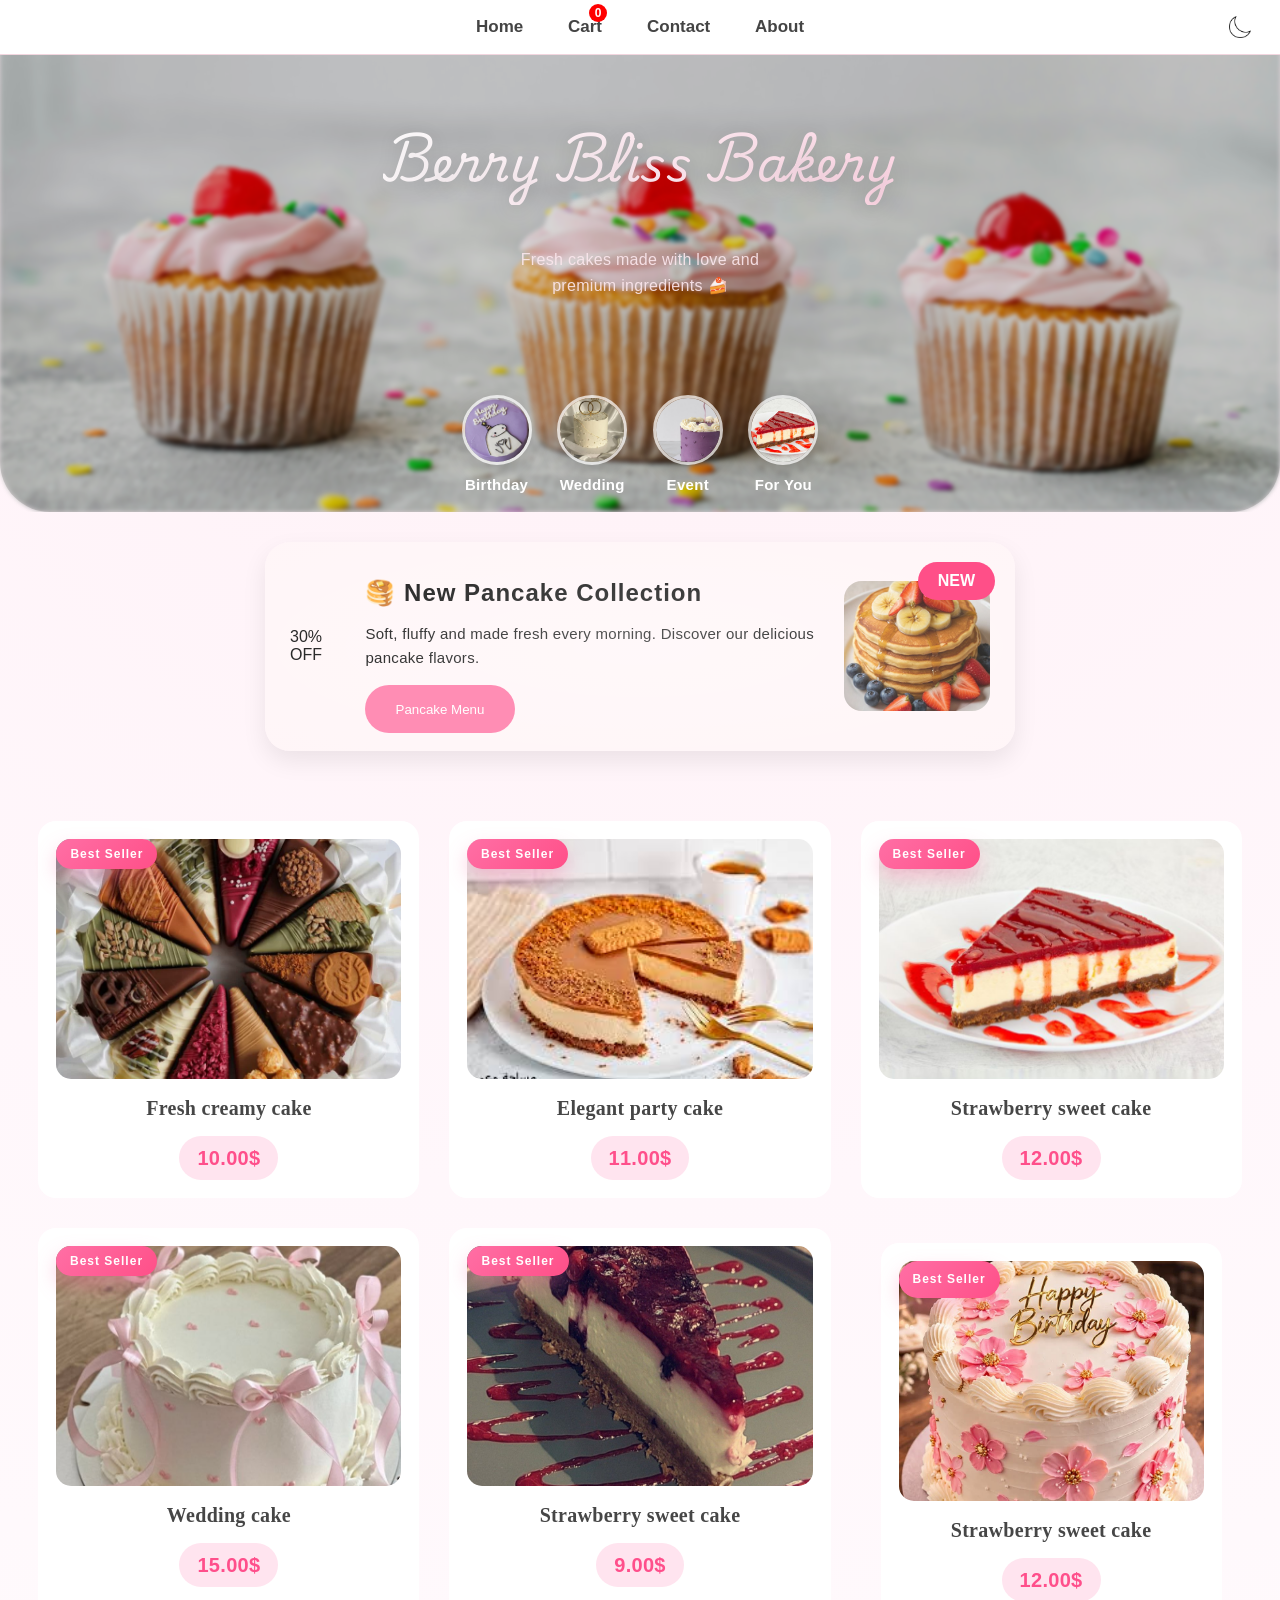
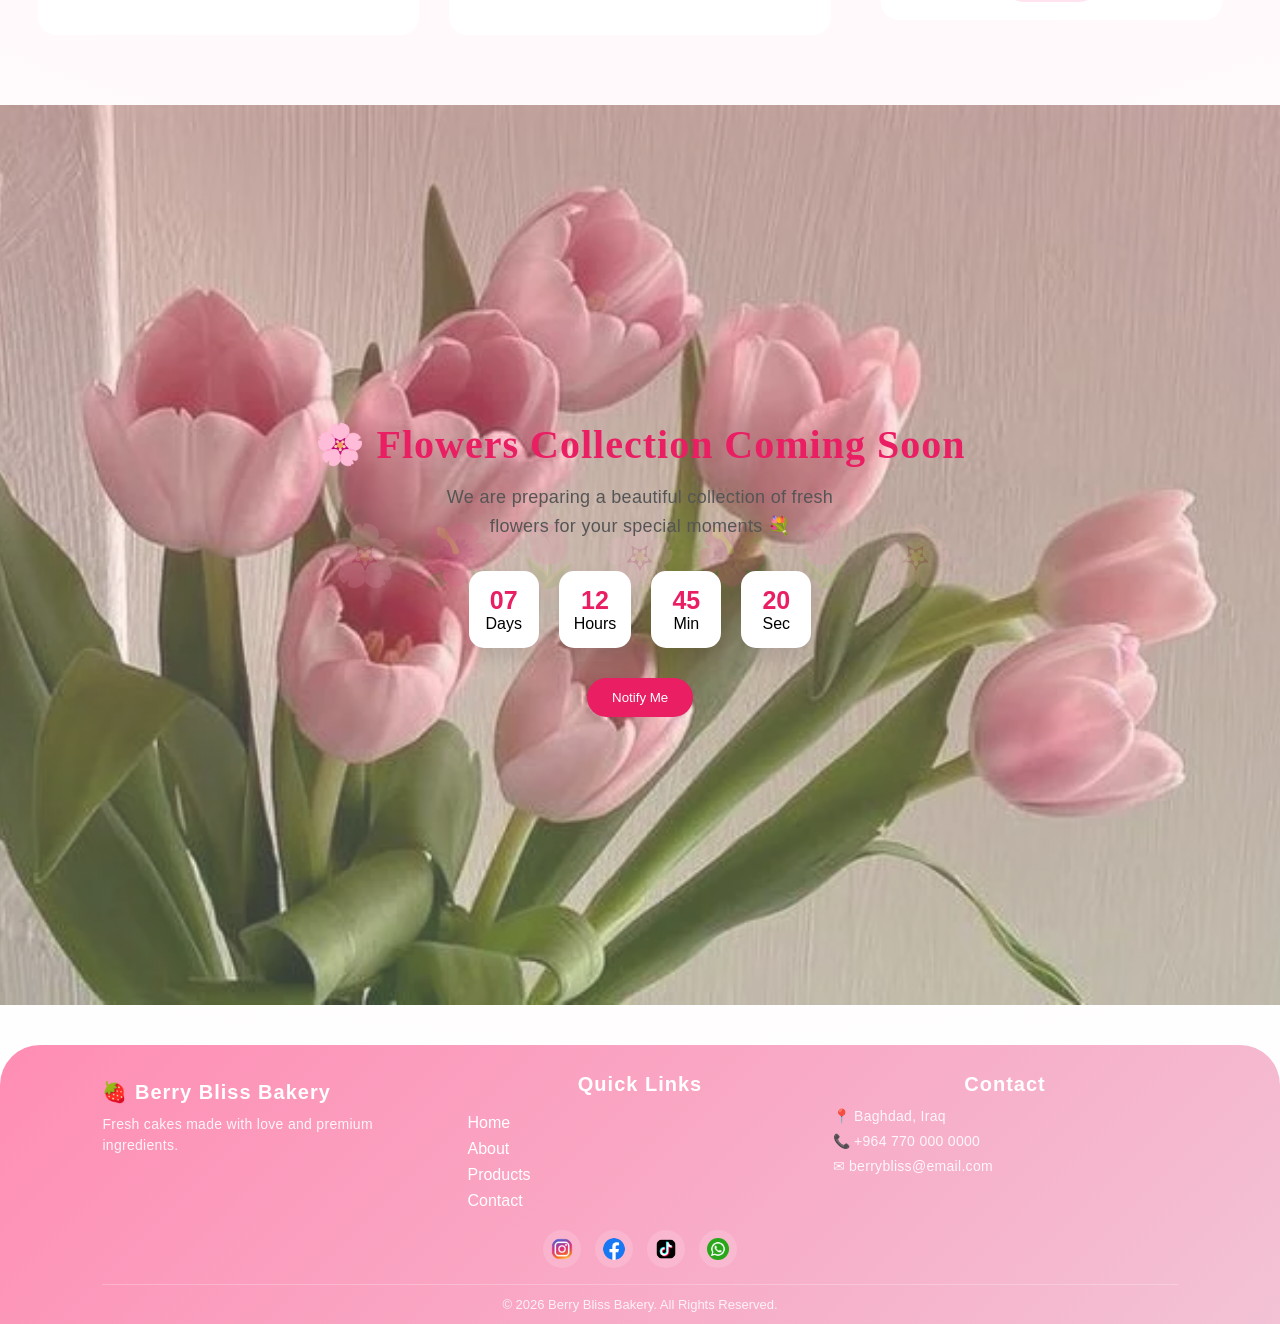
==== commit b0780502: "Rename z.html to index.html" ====
--- a/index.html
+++ b/index.html
@@ -1,52 +1,191 @@
-<!DOCTYPE html> <html lang="en"> <head> <meta charset="UTF-8"> <meta name="viewport" content="width=device-width, initial-scale=1.0">
+<!DOCTYPE html>
+ <html lang="en"> <head> <meta charset="UTF-8"> 
+    <meta name="viewport" content="width=device-width, initial-scale=1.0">
      <title>Berry Bliss Bakery</title> <link rel="preconnect" href="https://fonts.googleapis.com">
       <link rel="preconnect" href="https://fonts.gstatic.com" crossorigin> 
       <link href="https://fonts.googleapis.com/css2?family=Playwrite+BE+VLG:wght@100..400&display=swap" rel="stylesheet">
-       <link rel="stylesheet" href="z.css"> </head> <body>
-         <div id="mainContent"> <div class="color"> <div class="header"> 
-        <h1 class="title">Berry Bliss Bakery</h1> 
-        <p class="subtitle"> Fresh cakes made with love and premium ingredients 🍰 </p> <div class="top-bar">
-             <input class="search" placeholder="Search"> <div class="top-icons"> 
-                <img id="cartI" src="add-cart_3722380 (1)(1).png"> </div> <div class="M"> 
-                    <img id="darkModeBtn" src="moon.png"> </div> </div> </div> <div class="sor"> <div class="item birth">
- <img src="eiddddd.png"> <p>Birthday</p> </div> <div class="item vf"> <img src="wi1.jpg"> 
-    <p>Wedding</p> </div> <div class="item Event"> <img src="wii.jpg"> <p>Event</p> </div> <div class="item forr">
-     <img src="طريقة-عمل-التشيز-كيك-البارد-بجبنة-الكيري.jpg"> <p>For You</p> </div> </div> </div> <div class="pancake-banner"> 
-        <div class="sale-badge"> NEW </div> <div class="sale-tag"> 30% OFF </div> <div class="pancake-text"> 
+       <link rel="stylesheet" href="z.css"> 
+</head>
+ <body>
+<div id="mainContent"> <div class="color"> <div class="header"> 
+<h1 class="title">Berry Bliss Bakery</h1> 
+<p class="subtitle"> Fresh cakes made with love and premium ingredients 🍰 </p> <div class="top-bar">
+  </div> </div> <div class="sor"> <div class="item birth">
+ <img src="eiddddd.png">
+  <p>Birthday</p> </div>
+   <div class="item vf"> 
+    <img src="wi1.jpg"> 
+    <p>Wedding</p> </div> 
+<div class="item Event">
+         <img src="wii.jpg">
+         <p>Event</p> </div> 
+    <div class="item forr">
+ <img src="طريقة-عمل-التشيز-كيك-البارد-بجبنة-الكيري.jpg">
+  <p>For You</p> </div> </div> </div>
+  <div class="pancake-banner"> 
+        <div class="sale-badge"> NEW </div>
+         <div class="sale-tag"> 30% OFF </div> <div class="pancake-text"> 
             <h2>🥞 New Pancake Collection</h2>
              <p> Soft, fluffy and made fresh every morning. Discover our delicious pancake flavors. 
  </p> <button id="pancakeBtn" >Pancake Menu</button> </div> <img src="pan.jpg"> </div> <div class="pancake-products"> 
 <div class="pancake-item"> <span class="discount">30% OFF</span> <img src="pan2.webp">
-     <p class="wsf"> Chocolate Pancake<br> <del>10$</del> 7$ </p> <div class="hidee">
+     <p class="wsf"> 
+         <span class="product-name">Fresh creamy cake</span><br>
+   
+        <div class="hidee">
          <p class="f"> Soft chocolate pancakes with fresh cream. </p> <p class="price">7$</p> 
          <button class="Add" onclick="update('Chocolate Pancake',7,1)"> Add To Cart </button> </div>
-         </div> <button id="backPancake"> ↩ </button> </div> <div class="pro"> <div class="cop a">
-             <img src="wa.webp"> <p class="wsf"> Fresh creamy cake<br> 10.00$ </p> <div class="hidee">
-     <p class="f">Freshly baked with soft layers and rich creamy flavor. Made to turn every moment into something sweet and special. </p>
-<p class="price">10.00$</p> <button class="Add" onclick="update('Fresh creamy cake', 10, 1)">Add To Cart</button> 
-<button class="close-product">✕</button> </div> </div> <div class=" cop b"> <img src="images.jpg"> 
-<p class="wsf"> Elegant party cake<br> 11.00$ </p> <div class="hidee"> 
-<p class="f" >Perfectly crafted with love, sweetness, and a touch of elegance. Every bite melts softly and leaves a delicious unforgettable taste. </p>
-<p class="price">11.00$</p> 
-<button class="Add" onclick="update('Elegant party cake', 11, 1)">Add To Cart</button> 
-<button class="close-product">✕</button> </div> </div> <div class="cop c"> 
-<img src="طريقة-عمل-التشيز-كيك-البارد-بجبنة-الكيري.jpg"> <p class="wsf"> Strawberry sweet cake<br> 12.00$ </p> 
-<div class="hidee"> <p class="f" >Elegant cakes made with fresh ingredients and love. Perfect for birthdays, parties, and cozy moments. </p>
-<p class="price">12.00$</p> <button class="Add" onclick="update('Strawberry sweet cake', 12, 1)">Add To Cart</button>
- <button class="close-product">✕</button> 
-    </div> </div> <div class="cop d"> <img src="wi.jpg">
-         <p class="wsf"> widdeing cake<br> 15.00$ </p>
-         <div class="hidee"> <p class="f" >Elegant cakes made with fresh ingredients and love. Perfect for birthdays, parties, and cozy moments. </p>
-<p class="price">15.00$</p> <button class="Add" onclick="update('chease cake', 15, 1)">Add To Cart</button>
- <button class="close-product">✕</button> </div> </div> <div class="cop e"> <img src="cheas.jpg"> 
-<p class="wsf"> Strawberry sweet cake<br> 9.00$ </p> <div class="hidee"> 
-    <p class="f" >Elegant cakes made with fresh ingredients and love. Perfect for birthdays, parties, and cozy moments.</p>
-    <p class="price">9.00$</p> <button class="Add" onclick="update('cheas cake', 9, 1)">Add To Cart</button>
- <button class="close-product">✕</button> </div> </div> <div class="cop f"> 
-    <img src="eid.jpg"> <p class="wsf"> Strawberry sweet cake<br> 12.00$ </p> <div class="hidee">
- <p class="f" >Elegant cakes made with fresh ingredients and love. Perfect for birthdays, parties, and cozy moments. </p>
- <p class="price">12.00$</p> <button class="Add" onclick="update('eid cake', 12, 1)">Add To Cart</button> 
- <button class="close-product">✕</button> </div> </div> </div> <!-- navbar -->
+         </div> <button id="backPancake"> ↩ </button> </div> <div class="pro">
+        <div class="cop a">
+    <img src="wa.webp">
+    <span class="badge">Best Seller</span>
+
+    <div class="card-info">
+        <p class="wsf">Fresh creamy cake</p>
+        <p class="card-price">10.00$</p>
+    </div>
+
+    <div class="hidee">
+        <p class="f">
+            Freshly baked with soft layers and rich creamy flavor.
+            Made to turn every moment into something sweet and special.
+        </p>
+
+        <p class="price">10.00$</p>
+
+        <button class="Add" onclick="update('Fresh creamy cake',10,1)">
+            Add To Cart
+        </button>
+
+        <button class="close-product">✕</button>
+    </div>
+</div>
+
+<div class="cop b">
+    <img src="images.jpg">
+    <span class="badge">Best Seller</span>
+
+    <div class="card-info">
+        <p class="wsf">Elegant party cake</p>
+        <p class="card-price">11.00$</p>
+    </div>
+
+    <div class="hidee">
+        <p class="f">
+            Perfectly crafted with love, sweetness, and a touch of elegance.
+            Every bite melts softly and leaves a delicious unforgettable taste.
+        </p>
+
+        <p class="price">11.00$</p>
+
+        <button class="Add" onclick="update('Elegant party cake',11,1)">
+            Add To Cart
+        </button>
+
+        <button class="close-product">✕</button>
+    </div>
+</div>
+
+<div class="cop c">
+    <img src="طريقة-عمل-التشيز-كيك-البارد-بجبنة-الكيري.jpg">
+    <span class="badge">Best Seller</span>
+
+    <div class="card-info">
+        <p class="wsf">Strawberry sweet cake</p>
+        <p class="card-price">12.00$</p>
+    </div>
+
+    <div class="hidee">
+        <p class="f">
+            Elegant cakes made with fresh ingredients and love.
+            Perfect for birthdays, parties, and cozy moments.
+        </p>
+
+        <p class="price">12.00$</p>
+
+        <button class="Add" onclick="update('Strawberry sweet cake',12,1)">
+            Add To Cart
+        </button>
+
+        <button class="close-product">✕</button>
+    </div>
+</div>
+
+<div class="cop d">
+    <img src="wi.jpg">
+    <span class="badge">Best Seller</span>
+
+    <div class="card-info">
+        <p class="wsf">Wedding cake</p>
+        <p class="card-price">15.00$</p>
+    </div>
+
+    <div class="hidee">
+        <p class="f">
+            Elegant cakes made with fresh ingredients and love.
+            Perfect for birthdays, parties, and cozy moments.
+        </p>
+
+        <p class="price">15.00$</p>
+
+        <button class="Add" onclick="update('chease cake',15,1)">
+            Add To Cart
+        </button>
+
+        <button class="close-product">✕</button>
+    </div>
+</div>
+
+<div class="cop e">
+    <img src="cheas.jpg">
+    <span class="badge">Best Seller</span>
+
+    <div class="card-info">
+        <p class="wsf">Strawberry sweet cake</p>
+        <p class="card-price">9.00$</p>
+    </div>
+
+    <div class="hidee">
+        <p class="f">
+            Elegant cakes made with fresh ingredients and love.
+            Perfect for birthdays, parties, and cozy moments.
+        </p>
+
+        <p class="price">9.00$</p>
+
+        <button class="Add" onclick="update('cheas cake',9,1)">
+            Add To Cart
+        </button>
+
+        <button class="close-product">✕</button>
+    </div>
+</div>
+
+<div class="cop f">
+    <img src="eid.jpg">
+    <span class="badge">Best Seller</span>
+
+    <div class="card-info">
+        <p class="wsf">Strawberry sweet cake</p>
+        <p class="card-price">12.00$</p>
+    </div>
+
+    <div class="hidee">
+        <p class="f">
+            Elegant cakes made with fresh ingredients and love.
+            Perfect for birthdays, parties, and cozy moments.
+        </p>
+
+        <p class="price">12.00$</p>
+
+        <button class="Add" onclick="update('eid cake',12,1)">
+            Add To Cart
+        </button>
+
+        <button class="close-product">✕</button>
+    </div>
+</div>
+ </div> <!-- navbar -->
   <div class="msg">تمت الاضافة للسلة</div> <div id="contactBox"> <h3>Contact Us</h3> <div class="contact-grid"> 
 <a href="https://instagram.com" target="_blank" class="contact-item"> <img src="instagram.png"> 
 <span>Instagram</span> </a> <a href="https://facebook.com" target="_blank" class="contact-item"> 
@@ -54,15 +193,71 @@
     <img src="social-media.png"> <span>TikTok</span> </a>
      <a href="https://wa.me/9647XXXXXXXX" target="_blank" class="contact-item"> <img src="whatsapp.png"> 
 <span>WhatsApp</span> </a> </div> </div> </div> <div id="cartBox"> <h3>My Cart</h3> <ul id="cartList"></ul> 
-<p id="totalPrice"></p> <button id="closeCart">↩</button> </div> <div class="navbar">
- <img id="homeBtn" src="home (1).png"> <div class="cart-icon-wrapper"> <img id="cartIcon" src="add-cart_3722380 (1)(1).png"> 
-<span id="cartCount">0</span> </div> <img src="user.png"> <img id="contactBtn" src="phone-call.png"> 
-<img id="info" src="info.png"> </div> <div class="inf"> <h2>About Berry Bliss Bakery</h2>
+<p id="totalPrice"></p> <button id="closeCart">↩</button> </div> 
+<div class="navbar">
+ <div class="M"> 
+<img id="darkModeBtn" src="moon.png"> </div>
+    <button id="homeBtn">Home</button>
+
+    <button id="cartIcon" class="cart-btn">
+        Cart <span id="cartCount">0</span>
+    </button>
+
+    
+
+    <button id="contactBtn">Contact</button>
+
+    <button id="info">About</button>
+
+</div>
+
+
+<div class="inf"> <h2>About Berry Bliss Bakery</h2>
  <p> Welcome to Berry Bliss Bakery, where every cake is crafted with passion, creativity, and the finest ingredients. </p>
-  <p> Founded in 2018 in Baghdad, Iraq, Berry Bliss Bakery began as a small family-owned business with a dream of bringing joy to every celebration through handmade desserts. </p>
- <p> Over the years, we have earned the trust of hundreds of customers by delivering beautifully designed cakes, cupcakes, and sweet treats for birthdays, weddings, graduations, and special occasions. </p> 
- <p> Our team of talented bakers carefully prepares each order using fresh ingredients, premium creams, and unique recipes that combine taste and elegance. </p> <h3>Why Choose Us?</h3> <p>✔ Freshly baked every day</p> <p>✔ Premium quality ingredients</p> <p>✔ Custom cake designs</p> <p>✔ Fast and reliable delivery</p> <p>✔ Friendly customer service</p> <h3>Our Mission</h3> <p> To create memorable desserts that bring people together and make every celebration unforgettable. </p> <div class="stats"> <div> <span>5000+</span> Orders </div> <div> <span>3500+</span> Customers </div> <div> <span>8</span> Years </div>
- </div> <button id="backInfo">↩</button> </div> <div class="Foryou"> <div class="vf"> <img src="wi1.jpg"> <p class="wsf"> Elegant Tiered Wedding <br> 9.00$ </p> <div class="hidee"> <p class="f">Elegant cakes made with fresh ingredients and love. Perfect for birthdays, parties, and cozy moments.</p> <p class="price">9.00$</p> <button class="Add" onclick="update('Elegant Tiered Wedding', 9, 1)">Add To Cart</button> <button class="close-product">✕</button> </div> </div> <div class="vf"> <img src="wi2.png"> <p class="wsf"> Luxury Gold Wedding <br> 9.00$ </p> <div class="hidee"> <p class="f">Elegant cakes made with fresh ingredients and love. Perfect for birthdays, parties, and cozy moments.</p> <p class="price">9.00$</p> <button class="Add" onclick="update('Luxury Gold Wedding', 9, 1)">Add To Cart</button> <button class="close-product">✕</button> </div> </div> <div class="vf"> <img src="wi3.jpg"> <p class="wsf"> Vanilla Floral Wedding <br> 9.00$ </p> <div class="hidee"> <p class="f">Elegant cakes made with fresh ingredients and love. Perfect for birthdays, parties, and cozy moments.</p> <p class="price">9.00$</p> <button class="Add" onclick="update('Vanilla Floral Wedding', 9, 1)">Add To Cart</button> <button class="close-product">✕</button> </div> </div> <div class="Event"> <img src="wii.jpg"> <p class="wsf"> Caramel Party Dream Cake <br> 20.00$ </p> <div class="hidee"> <p class="f">Soft caramel sponge with salted caramel drizzle and creamy frosting for a rich party taste</p> <p class="price">20.00$</p> <button class="Add" onclick="update('Caramel Party Dream Cake ', 20, 1)">Add To Cart</button> <button class="close-product">✕</button> </div> </div> <div class="birth"> <img src="eid.jpg"> <p class="wsf"> Rainbow Party Cake <br> 10.00$ </p> <div class="hidee"> <p class="f">Elegant cakes made with fresh ingredients and love.</p> <p class="price">10.00$</p> <button class="Add" onclick="update('Rainbow Party Cake',10, 1)">Add To Cart</button> <button class="close-product">✕</button> </div> </div> <div class="birth"> <img src="eidd.jpg"> <p class="wsf"> Vanilla Celebration Cake<br> 10.00$ </p> <div class="hidee"> <p class="f">Elegant cakes made with fresh ingredients and love.</p> <p class="price">10.00$</p> <button class="Add" onclick="update('Vanilla Celebration Cake', 10, 1)">Add To Cart</button> <button class="close-product">✕</button> </div> </div> <div class="birth"> <img src="eiddd.jpg"> <p class="wsf"> Caramel Drip Cake<br> 9.00$ </p> <div class="hidee"> <p class="f">Elegant cakes made with fresh ingredients and love.</p> <p class="price">9.00$</p> <button class="Add" onclick="update('Caramel Drip Cake', 9, 1)">Add To Cart</button> <button class="close-product">✕</button> </div> </div> <div class="birth"> <img src="eiddddd.png"> <p class="wsf"> Red Velvet Birthday <br> 9.00$ </p> <div class="hidee"> <p class="f">Elegant cakes made with fresh ingredients and love.</p> <p class="price">9.00$</p> <button class="Add" onclick="update('Red Velvet Birthday', 9, 1)">Add To Cart</button> <button class="close-product">✕</button> </div> </div> <div class="Event"> <img src="wi.jpg">
+  <p> Founded in 2018 in Baghdad, Iraq, Berry Bliss Bakery began as a small family-owned business with a dream of bringing 
+    joy to every celebration through handmade desserts. </p>
+ <p> Over the years, we have earned the trust of hundreds of customers by delivering beautifully designed cakes,
+     cupcakes, and sweet treats for birthdays, weddings, graduations, and special occasions. </p> 
+ <p> Our team of talented bakers carefully prepares each order using fresh ingredients, premium creams, 
+    and unique recipes that combine taste and elegance. </p> <h3>Why Choose Us?</h3> <p>✔ Freshly baked every day</p>
+     <p>✔ Premium quality ingredients</p> <p>✔ Custom cake designs</p> <p>✔ Fast and reliable delivery</p>
+      <p>✔ Friendly customer service</p> <h3>Our Mission</h3>
+       <p> To create memorable desserts that bring people together and make every celebration unforgettable. </p>
+        <div class="stats"> <div> <span>5000+</span> Orders </div> <div> <span>3500+</span> Customers </div>
+         <div> <span>8</span> Years </div>
+ </div> <button id="backInfo">↩</button> </div> <div class="Foryou"> <div class="vf">
+     <img src="wi1.jpg"> <p class="wsf"> Elegant Tiered Wedding <br> 9.00$ </p> <div class="hidee">
+         <p class="f">Elegant cakes made with fresh ingredients and love. Perfect for birthdays, parties, and cozy moments.</p> 
+         <p class="price">9.00$</p> <button class="Add" onclick="update('Elegant Tiered Wedding', 9, 1)">Add To Cart</button> 
+         <button class="close-product">✕</button> </div> </div> <div class="vf"> <img src="wi2.png">
+             <p class="wsf"> Luxury Gold Wedding <br> 9.00$ </p> <div class="hidee"> 
+<p class="f">Elegant cakes made with fresh ingredients and love. Perfect for birthdays, parties, and cozy moments.</p> 
+<p class="price">9.00$</p> <button class="Add" onclick="update('Luxury Gold Wedding', 9, 1)">Add To Cart</button>
+ <button class="close-product">✕</button> </div> </div> <div class="vf">
+     <img src="wi3.jpg"> <p class="wsf"> Vanilla Floral Wedding <br> 9.00$ </p>
+      <div class="hidee"> <p class="f">Elegant cakes made with fresh ingredients and love. Perfect for birthdays, parties, and cozy moments.
+      </p> <p class="price">9.00$</p> <button class="Add" onclick="update('Vanilla Floral Wedding', 9, 1)">Add To Cart</button>
+ <button class="close-product">✕</button> </div> </div> <div class="Event">
+ <img src="wii.jpg"> <p class="wsf"> Caramel Party Dream Cake <br> 20.00$ </p> <div class="hidee">
+ <p class="f">Soft caramel sponge with salted caramel drizzle and creamy frosting for a rich party taste</p> 
+ <p class="price">20.00$</p> <button class="Add" onclick="update('Caramel Party Dream Cake ', 20, 1)">Add To Cart</button>
+  <button class="close-product">✕</button> </div> </div> <div class="birth"> <img src="eid.jpg"> 
+<p class="wsf"> Rainbow Party Cake <br> 10.00$ </p> <div class="hidee">
+ <p class="f">Elegant cakes made with fresh ingredients and love.</p> 
+ <p class="price">10.00$</p> <button class="Add" onclick="update('Rainbow Party Cake',10, 1)">Add To Cart</button>
+  <button class="close-product">✕</button> </div> </div> <div class="birth"> <img src="eidd.jpg">
+     <p class="wsf"> Vanilla Celebration Cake<br> 10.00$ </p> <div class="hidee"> 
+<p class="f">Elegant cakes made with fresh ingredients and love.</p> <p class="price">10.00$</p> 
+<button class="Add" onclick="update('Vanilla Celebration Cake', 10, 1)">Add To Cart</button>
+ <button class="close-product">✕</button> </div> </div> <div class="birth"> <img src="eiddd.jpg"> 
+    <p class="wsf"> Caramel Drip Cake<br> 9.00$ </p> <div class="hidee">
+ <p class="f">Elegant cakes made with fresh ingredients and love.</p> <p class="price">9.00$</p>
+  <button class="Add" onclick="update('Caramel Drip Cake', 9, 1)">Add To Cart</button> 
+  <button class="close-product">✕</button> </div> </div> <div class="birth"> 
+    <img src="eiddddd.png"> <p class="wsf"> Red Velvet Birthday <br> 9.00$ </p> <div class="hidee"> 
+<p class="f">Elegant cakes made with fresh ingredients and love.</p> <p class="price">9.00$</p>
+ <button class="Add" onclick="update('Red Velvet Birthday', 9, 1)">Add To Cart</button>
+  <button class="close-product">✕</button> </div> </div> <div class="Event"> <img src="wi.jpg">
      <p class="wsf"> Golden Glow Vanilla Cake <br> 15.00$ </p> <div class="hidee"> 
     
     <p class="f">Soft vanilla sponge with light buttercream and a hint of caramel, designed for classy evening celebrations</p> 
@@ -101,7 +296,48 @@
         <button id="modalAdd" class="Add">Add To Cart</button>
     </div>
 </div>
-
+<footer class="footer">
+
+    <div class="footer-content">
+
+        <div class="footer-logo">
+            <h2>🍓 Berry Bliss Bakery</h2>
+            <p>Fresh cakes made with love and premium ingredients.</p>
+        </div>
+
+        <div class="footer-links">
+            <h3>Quick Links</h3>
+
+            <a href="#">Home</a>
+            <a href="#">About</a>
+            <a href="#">Products</a>
+            <a href="#">Contact</a>
+        </div>
+
+        <div class="footer-contact">
+            <h3>Contact</h3>
+
+            <p>📍 Baghdad, Iraq</p>
+            <p>📞 +964 770 000 0000</p>
+            <p>✉ berrybliss@email.com</p>
+        </div>
+
+    </div>
+
+    <div class="footer-social">
+
+        <a href="#"><img src="instagram.png"></a>
+        <a href="#"><img src="facebook.png"></a>
+        <a href="#"><img src="social-media.png"></a>
+        <a href="#"><img src="whatsapp.png"></a>
+
+    </div>
+
+    <div class="footer-bottom">
+        © 2026 Berry Bliss Bakery. All Rights Reserved.
+    </div>
+
+</footer>
    <script src="z.js"></script>
  </body>
     </html>
--- a/z.css
+++ b/z.css
@@ -74,6 +74,7 @@
     align-items:center;
     justify-content:center;
      padding-top: clamp(40px, 8vw, 80px);
+      
 }
 .top-bar{
     width:90%;
@@ -100,7 +101,7 @@
     -webkit-text-fill-color:transparent;
 
     text-shadow:
-    0 5px 20px rgba(0,0,0,.15);
+     0 5px 20px rgba(0,0,0,.15);
 }
 
 .subtitle{
@@ -168,30 +169,6 @@
     position:relative;
     z-index:2;
 }
-
-/* ================= TOP BAR ================= */
-
-
-
-.search{
-    width:80%;
-   
-    border:none;
-    border-radius:40px;
-   
-       outline: none;
-    transition: 0.3s;
-    box-shadow: 0 5px 15px rgba(0,0,0,0.08);
-    flex:1;
-    max-width:900px;
-
-    height:45px;
-
-    
-   
-
-    padding:0 15px;
-}
 .search:focus{
     transform: scale(1.03);
     box-shadow: 0 8px 20px rgba(255,141,180,0.4);
@@ -265,7 +242,6 @@
     position:relative;
     z-index:5;
 }
-
 .sor img{
     width:70px;
     height:70px;
@@ -298,11 +274,6 @@
     font-weight:600;
     color:white;
 }
-
-/* ================= PRODUCTS ================= */
-
-
-
 .wsf{
     font-family:'Times New Roman', Times, serif;
     text-align:center;
@@ -314,28 +285,93 @@
 /* navbar */
 .navbar{
     position:fixed;
-    bottom:15px;
-    left:50%;
-    transform:translateX(-50%);
-
-    width:260px;
+    top:0;
+    left:0;
+
+    width:100%;
     height:55px;
 
-    border-radius:30px;
-
-    background:rgba(255,255,255,.9);
-    backdrop-filter:blur(15px);
-
     display:flex;
-    justify-content:space-evenly;
+    justify-content:center;
     align-items:center;
+    gap:45px;
+
+    background:white;
+    border-bottom:1px solid #f2d6df;
 
     z-index:1000;
-}
-.navbar img{
-    width:22px;
-    height:22px;
-    object-fit:contain;
+
+    position:fixed;
+}
+.M{
+    position:absolute;
+    right:20px;
+  border-radius: 50%;
+    display:flex;
+    justify-content:center;
+    align-items:center;
+
+    width:40px;
+    height:40px;
+}
+.dark .navbar button{
+    color: #ffffff;
+}
+.navbar button{
+    position: relative;
+
+    background: none;
+    border: none;
+
+    color: #444;
+    font-size: 17px;
+    font-weight: 600;
+
+    cursor: pointer;
+
+    padding: 8px 0;
+
+    transition: .3s;
+}
+
+.navbar button:hover{
+    color:#ff5b97;
+}
+
+.navbar button::after{
+    content:"";
+
+    position:absolute;
+    left:0;
+    bottom:-6px;
+
+    width:0%;
+    height:3px;
+
+    background:#ff5b97;
+    border-radius:10px;
+
+    transition:.3s;
+}
+
+.navbar button:hover::after{
+    width:100%;
+}
+
+.cart-btn{
+    color:#ff5b97;
+}
+
+#cartCount{
+    margin-left:6px;
+    font-size:13px;
+    color:white;
+
+    background:#ff5b97;
+
+    padding:2px 7px;
+
+    border-radius:50px;
 }
 .navbar img,
 .top-icons img,
@@ -394,7 +430,6 @@
         transform:translateY(0);
     }
 }
-
 .Add{
     width:140px;
     height:50px;
@@ -472,19 +507,10 @@
     color:white;
 }
 
-.M{
-     background-color: rgb(255, 235, 248);
-    width: 60px;
-    height: 60px;
-    border-radius: 50%;
-
-    display:flex;
-    justify-content:center;
-    align-items:center;
-}
 
 #darkModeBtn{
-    width: 30px;height: 30px;
+    width:22px;
+    height:22px;
 }
 
 .inf{
@@ -780,7 +806,6 @@
 
     transition:0.3s;
 }
-
 #closeCart:hover{
     transform:translateY(-4px);
     box-shadow:0 8px 20px rgba(255,141,180,0.4);
@@ -825,11 +850,11 @@
     margin-top:10px;
 }
 .Foryou{
-    display:none;
+     display:none;
     width:100%;
-    padding:40px 20px 120px;
+    padding:30px 15px 60px; /* 🔥 هذا أهم تعديل (رفع النزول) */
     gap:20px;
-
+    margin-top:50px;
     justify-content:center;
     align-items:flex-start;
     flex-wrap:wrap;
@@ -840,9 +865,9 @@
 .Foryou .birth,
 .Foryou .Event,
 .Foryou .forr{
-
-    width:300px;
-    min-height:420px;
+    flex:1 1 280px;
+    max-width:320px;
+    min-height:auto;
 
     background:white;
     border-radius:24px;
@@ -854,10 +879,8 @@
     align-items:center;
 
     box-shadow:0 10px 25px rgba(0,0,0,.08);
-
     transition:.3s;
 }
-
 .Foryou .vf:hover,
 .Foryou .birth:hover,
 .Foryou .Event:hover,
@@ -868,8 +891,9 @@
 
 /* الصورة */
 .Foryou img{
-    width:100%;
-    height:220px;
+     width:100%;
+    aspect-ratio:1/1;
+    height:auto;
     object-fit:cover;
 }
 
@@ -1246,211 +1270,7 @@
 #closeCart:active {
     transform: scale(0.96);
 }
-.pro{
-    display:grid;
-    grid-template-columns: repeat(auto-fit, minmax(300px, 300px));
-    justify-content:center;
-    gap:25px;
-    padding:30px;
-    max-width:1300px;
-    margin:auto;
-}
-.pro .cop{
-    aspect-ratio:1/1;
-}
-
-@media (max-width:768px){
-
-    /* Hero */
-    .color{
-        min-height:700px;
-    }
-
-    .header{
-        padding-top:30px;
-    }
-
-    .title{
-        font-size:30px;
-        text-align:center;
-    }
-
-    .subtitle{
-        font-size:14px;
-        width:90%;
-        margin:auto;
-    }
-
-    /* Top Bar */
-    .top-bar{
-        display:flex;
-        flex-direction:row;
-        flex-wrap:nowrap;
-        justify-content:space-between;
-        align-items:center;
-        gap:8px;
-        width:95%;
-    }
-
-    .search{
-        flex:1;
-        min-width:0;
-        width:auto;
-        height:44px;
-        max-width:100%;
-    }
-
-    .top-icons,
-    .M{
-        width:44px;
-        height:44px;
-        flex:0 0 44px;
-    }
-
-    .top-icons img,
-    #darkModeBtn{
-        width:20px;
-        height:20px;
-    }
-
-    /* Categories */
-    .sor{
-        gap:15px;
-        margin-top:40px;
-    }
-
-    .item img{
-        width:60px;
-        height:60px;
-         aspect-ratio:1/1;
-    }
-
-    .item p{
-        font-size:12px;
-    }
-
-    .logo h1{
-        font-size:25px;
-    }
-
-    /* Products */
-     .pro{
-        grid-template-columns: repeat(2, 1fr);
-        gap:12px;
-        padding:12px;
-    }
-
-    .cop{
-        width:100%;
-        min-height:320px;
-    }
-
-    .cop img{
-        width:100%;
-        height:150px;
-        object-fit:cover;
-    }
-
-    /* Pancake Banner */
-    .pancake-banner{
-        width:95%;
-        padding:15px;
-          max-width:400px;
-    margin:20px auto;
-        gap:15px;
-        flex-direction:column;
-        text-align:center;
-    }
-
-    .pancake-banner img{
-        width:160px;
-        height:120px;
-        object-fit:cover;
-    }
-
-    .pancake-banner h2{
-        font-size:20px;
-    }
-
-    .pancake-banner p{
-        font-size:13px;
-    }
-
-    .pancake-banner button{
-        width:130px;
-        height:42px;
-        font-size:13px;
-    }
-
-    /* Pancake Products */
-     .pancake-products{
-        grid-template-columns:repeat(2,minmax(0,1fr));
-        gap:10px;
-        padding:15px;
-    }
-    .pancake-item{
-        width:100%;
-        max-width:none;
-        margin:0;
-        padding:12px;
-    }
-
-    .pancake-item img{
-        width:100%;
-        height:150px;
-        object-fit:cover;
-    }
-
-    .pancake-item h3{
-        font-size:14px;
-    }
-
-    .pancake-item p{
-        font-size:12px;
-    }
-
-    .pancake-item button{
-        font-size:12px;
-        padding:8px;
-    }
-
-    /* About */
-    .inf{
-        width:95%;
-        padding:20px;
-    }
-
-    .inf h2{
-        font-size:28px;
-    }
-
-    .inf p{
-        font-size:15px;
-    }
-
-    /* Cart */
-    #cartBox{
-        padding:15px;
-    }
-
-    #cartList li{
-        flex-direction:column;
-        gap:10px;
-        text-align:center;
-    }
-
-    /* Contact */
-    #contactBox{
-        width:90%;
-        right:5%;
-    }
-
-    /* Countdown */
-    .countdown{
-        flex-wrap:wrap;
-        gap:10px;
-    }
-}
+
 /* تحسين الدارك مود */
 
 .dark{
@@ -1469,7 +1289,6 @@
 .dark #totalPrice{
     color:#f5f5f5;
 }
-
 .dark .cop,
 .dark .pancake-item,
 .dark .stats div{
@@ -1643,59 +1462,106 @@
     z-index:9999;
 }
 /* شكل المنتج عند الفتح */
+
+.pro{
+    display:grid;
+    grid-template-columns:repeat(auto-fit,minmax(300px,1fr));
+    gap:35px;
+    width:min(1450px,94%);
+    margin:70px auto;
+}
 .cop{
-    background: white;
-    border-radius: 16px;
-    overflow: hidden;
-    box-shadow: 0 6px 18px rgba(0,0,0,0.08);
-
-    display: flex;
-    flex-direction: column;
+    display:flex;
+    flex-direction:column;
+    align-items:center;
+    text-align:center;
+    padding:18px;
+    border-radius:18px;
+    background:#fff;
+    position:relative;
+    transition:.3s;
 }
 
 .cop img{
-    width: 100%;
-    height: 180px;
-    object-fit: cover;
-}
-
-.cop h3{
-    font-size: 16px;
-    margin: 10px;
-}
-
-.cop .price{
-    margin: 0 10px;
-    color: #ff4f88;
-    font-weight: bold;
-}
-
-.cop .Add{
-    margin: 10px;
-}
-@media (max-width:768px){
-
-    .cop img{
-        height:160px;
-    }
-
-    .cop{
-        padding:12px;
-        gap:10px;
-    }
-
-    .cop h3{
-        font-size:15px;
-    }
-
-    .cop .price{
-        font-size:16px;
-    }
-
-    .cop .Add{
-        height:40px;
-        font-size:13px;
-    }
+    width:100%;
+    height:220px;
+    object-fit:cover;
+    border-radius:15px;
+}
+
+.card-info{
+    margin-top:15px;
+    display:flex;
+    flex-direction:column;
+    align-items:center;
+    gap:8px;
+}
+
+.wsf{
+    font-size:20px;
+    font-weight:700;
+    color:#333;
+    margin:0;
+    line-height:1.4;
+}
+
+.card-price{
+    font-size:22px;
+    font-weight:bold;
+    color:#ff4f8b;
+    background:#ffe4ef;
+    padding:6px 18px;
+    border-radius:25px;
+    margin:0;
+}
+
+.cop:hover{
+    transform:translateY(-8px);
+    box-shadow:0 15px 30px rgba(0,0,0,.15);
+}
+.f{
+
+    margin:15px 20px;
+
+    color:#777;
+
+    line-height:1.7;
+}
+
+.Add{
+
+    margin:20px;
+
+    margin-top:auto;
+
+    width:calc(100% - 40px);
+
+    height:52px;
+
+    border-radius:30px;
+
+    font-size:15px;
+}
+
+.badge{
+    position:absolute;
+    top:18px;
+    left:18px;
+
+    background:linear-gradient(135deg,#ff6fa5,#ff4f88);
+
+    color:white;
+
+    padding:8px 14px;
+
+    border-radius:30px;
+
+    font-size:12px;
+    font-weight:bold;
+
+    letter-spacing:1px;
+
+    box-shadow:0 10px 20px rgba(255,111,165,.35);
 }
 .modal{
     position:fixed;
@@ -1746,26 +1612,422 @@
     border-radius:50%;
     cursor:pointer;
 }
-@media (max-width:768px){
-
-    .Foryou{
-        padding:20px 10px 100px;
-        gap:15px;
+.close-product{
+        width:28px;
+        height:28px;
+        font-size:14px;
+        top:10px;
+        left:10px;
+    }
+/* لون السعر في الوضع الليلي */
+.dark .card-price,
+.dark .price{
+    background: #8b184c;
+    color: #ffd9e8;
+    border: 1px solid rgba(255,255,255,.15);
+}
+@media (min-width:1024px) and (max-width:1200px){
+
+    .pro{
+        grid-template-columns:repeat(auto-fit, minmax(300px, 1fr));
+        gap:25px;
     }
 
     .Foryou .vf,
     .Foryou .birth,
     .Foryou .Event,
     .Foryou .forr{
-        width:100%;
-        max-width:340px;
+        max-width:300px;
+    }
+
+    .pancake-banner{
+        width:85%;
+    }
+
+    .title{
+        font-size:42px;
+    }
+}
+@media (min-width:1200px) and (max-width:1440px){
+
+    .pro{
+        grid-template-columns:repeat(auto-fit, minmax(320px, 1fr));
+        gap:30px;
+    }
+
+    .cop img{
+        height:240px;
+    }
+
+    .Foryou{
+        gap:25px;
+    }
+
+    .pancake-banner{
+        width:75%;
+    }
+
+    .title{
+        font-size:48px;
+    }
+}
+/* ===========================
+   Laptop (992px فأقل)
+=========================== */
+@media (max-width:992px){
+
+    .top-bar{
+        width:95%;
+    }
+
+    .search{
+        max-width:100%;
+    }
+
+    .pro{
+        grid-template-columns:repeat(auto-fit,minmax(280px,1fr));
+        gap:25px;
+    }
+
+    .Foryou .vf,
+    .Foryou .birth,
+    .Foryou .Event,
+    .Foryou .forr{
+        flex:1 1 300px;
+        max-width:300px;
+    }
+
+    .pancake-banner{
+        width:90%;
+    }
+
+    .inf{
+        width:90%;
+        padding:30px;
+    }
+
+}
+/* ===========================
+   Tablet (768px فأقل)
+=========================== */
+@media (max-width:768px){
+
+    .title{
+        font-size:36px;
+    }
+
+    h1{
+        font-size:28px;
+    }
+
+    .subtitle{
+        font-size:14px;
+    }
+
+    .top-bar{
+        width:95%;
+        gap:10px;
+    }
+
+    .top-icons,
+    .M{
+        width:50px;
+        height:50px;
+    }
+
+    .top-icons img{
+        width:28px;
+        height:28px;
+    }
+
+    .search{
+        height:42px;
+    }
+
+    .logo h1{
+        font-size:25px;
+    }
+
+    .sor{
+        gap:18px;
+    }
+
+    .item img{
+        width:60px;
+        height:60px;
+    }
+
+    .item p{
+        font-size:13px;
+    }
+
+    .pro{
+        grid-template-columns:repeat(auto-fit,minmax(240px,1fr));
+        gap:20px;
+    }
+
+    .cop img{
+        height:240px;
+    }
+
+    .Foryou{
+        gap:15px;
+        padding:20px 15px 100px;
+    }
+
+    .Foryou .vf,
+    .Foryou .birth,
+    .Foryou .Event,
+    .Foryou .forr{
+        width:48%;
+        min-height:320px;
+        max-width:none;
     }
 
     .Foryou img{
-        height:180px;
+        height:170px;
     }
 
     .Foryou .wsf{
         font-size:14px;
     }
+
+    .Foryou .f{
+        font-size:12px;
+    }
+
+    .Foryou .price{
+        font-size:16px;
+    }
+
+    .Foryou .Add{
+        width:90%;
+        height:38px;
+    }
+
+    .pancake-banner{
+        flex-direction:column;
+        text-align:center;
+        width:95%;
+    }
+
+    .pancake-banner img{
+        width:100%;
+        max-width:280px;
+        height:180px;
+    }
+
+    .pancake-item img{
+        width:220px;
+        height:220px;
+    }
+
+    .stats{
+        gap:15px;
+    }
+
+    .stats div{
+        min-width:120px;
+    }
+
+    .inf{
+        padding:25px;
+    }
+
+    .navbar{
+        width:90%;
+    }
+
+}
+
+/* ===========================
+   Mobile (480px فأقل)
+=========================== */
+@media (max-width:480px){
+
+    .top-bar{
+        flex-direction:row;
+        justify-content:space-between;
+    }
+
+    .pro{
+        grid-template-columns:repeat(2,1fr);
+        gap:10px;
+    }
+
+    .cop img{
+        height:140px;
+    }
+
+    .cop{
+        padding:10px;
+    }
+
+    .wsf{
+        font-size:13px;
+    }
+
+    .card-price{
+        font-size:14px;
+    }
+
+    .Add{
+        height:38px;
+        font-size:12px;
+    }
+}
+/* ===========================
+   Small Phones (360px فأقل)
+=========================== */
+@media (max-width:360px){
+
+    .pro{
+        grid-template-columns:repeat(2,1fr);
+        gap:8px;
+    }
+
+    .cop img{
+        height:120px;
+    }
+
+    .wsf{
+        font-size:12px;
+    }
+
+    .card-price{
+        font-size:13px;
+    }
+
+    .Add{
+        height:32px;
+        font-size:11px;
+    }
+}
+.footer{
+    margin-top:40px;
+
+    background:linear-gradient(
+        135deg,
+        #ff8db4,
+        #f3c2d5
+    );
+
+    color:white;
+
+    padding:18px 8% 12px;
+
+    border-radius:40px 40px 0 0;
+}
+
+.footer-content{
+    display:grid;
+    grid-template-columns:repeat(auto-fit,minmax(220px,1fr));
+    gap:20px;
+}
+
+.footer h2,
+.footer h3{
+    color:white;
+    margin-bottom:10px;
+    font-size:20px;
+}
+
+.footer p{
+    color:rgba(255,255,255,.9);
+    line-height:1.5;
+    margin:4px 0;
+    font-size:14px;
+}
+
+.footer-links{
+    display:flex;
+    flex-direction:column;
+    gap:8px;
+}
+
+.footer-links a{
+    color:white;
+    text-decoration:none;
+    transition:.3s;
+}
+
+.footer-links a:hover{
+    transform:translateX(8px);
+    color:#fff7c7;
+}
+
+.footer-social{
+    display:flex;
+    justify-content:center;
+    gap:14px;
+    margin:20px 0 12px;
+}
+
+.footer-social img{
+    width:38px;
+    height:38px;
+    padding:8px;
+    border-radius:50%;
+    background:rgba(255,255,255,.15);
+    transition:.3s;
+}
+
+.footer-social img:hover{
+    transform:translateY(-5px);
+    background:white;
+}
+
+.footer-bottom{
+    border-top:1px solid rgba(255,255,255,.25);
+    padding-top:12px;
+    text-align:center;
+    color:rgba(255,255,255,.85);
+    font-size:13px;
+}
+
+.card-price{
+    margin-top:6px;
+    font-size:20px;
+    font-weight:700;
+    color:#ff4f8b;
+}
+
+/* ================= DARK MODE - FOOTER ================= */
+.dark .footer{
+    background: linear-gradient(
+        135deg,
+        #4a0222,
+        #2a0013
+    );
+    color: #fff;
+}
+
+.dark .footer h2,
+.dark .footer h3{
+    color: #fff;
+}
+
+.dark .footer p{
+    color: rgba(255,255,255,0.85);
+}
+
+.dark .footer-links a{
+    color: #fff;
+}
+
+.dark .footer-links a:hover{
+    color: #ffb6d1;
+}
+
+.dark .footer-social img{
+    background: rgba(255,255,255,0.12);
+}
+
+.dark .footer-social img:hover{
+    background: #ff4f88;
+}
+
+.dark .footer-bottom{
+    border-top: 1px solid rgba(255,255,255,0.2);
+    color: rgba(255,255,255,0.8);
 }
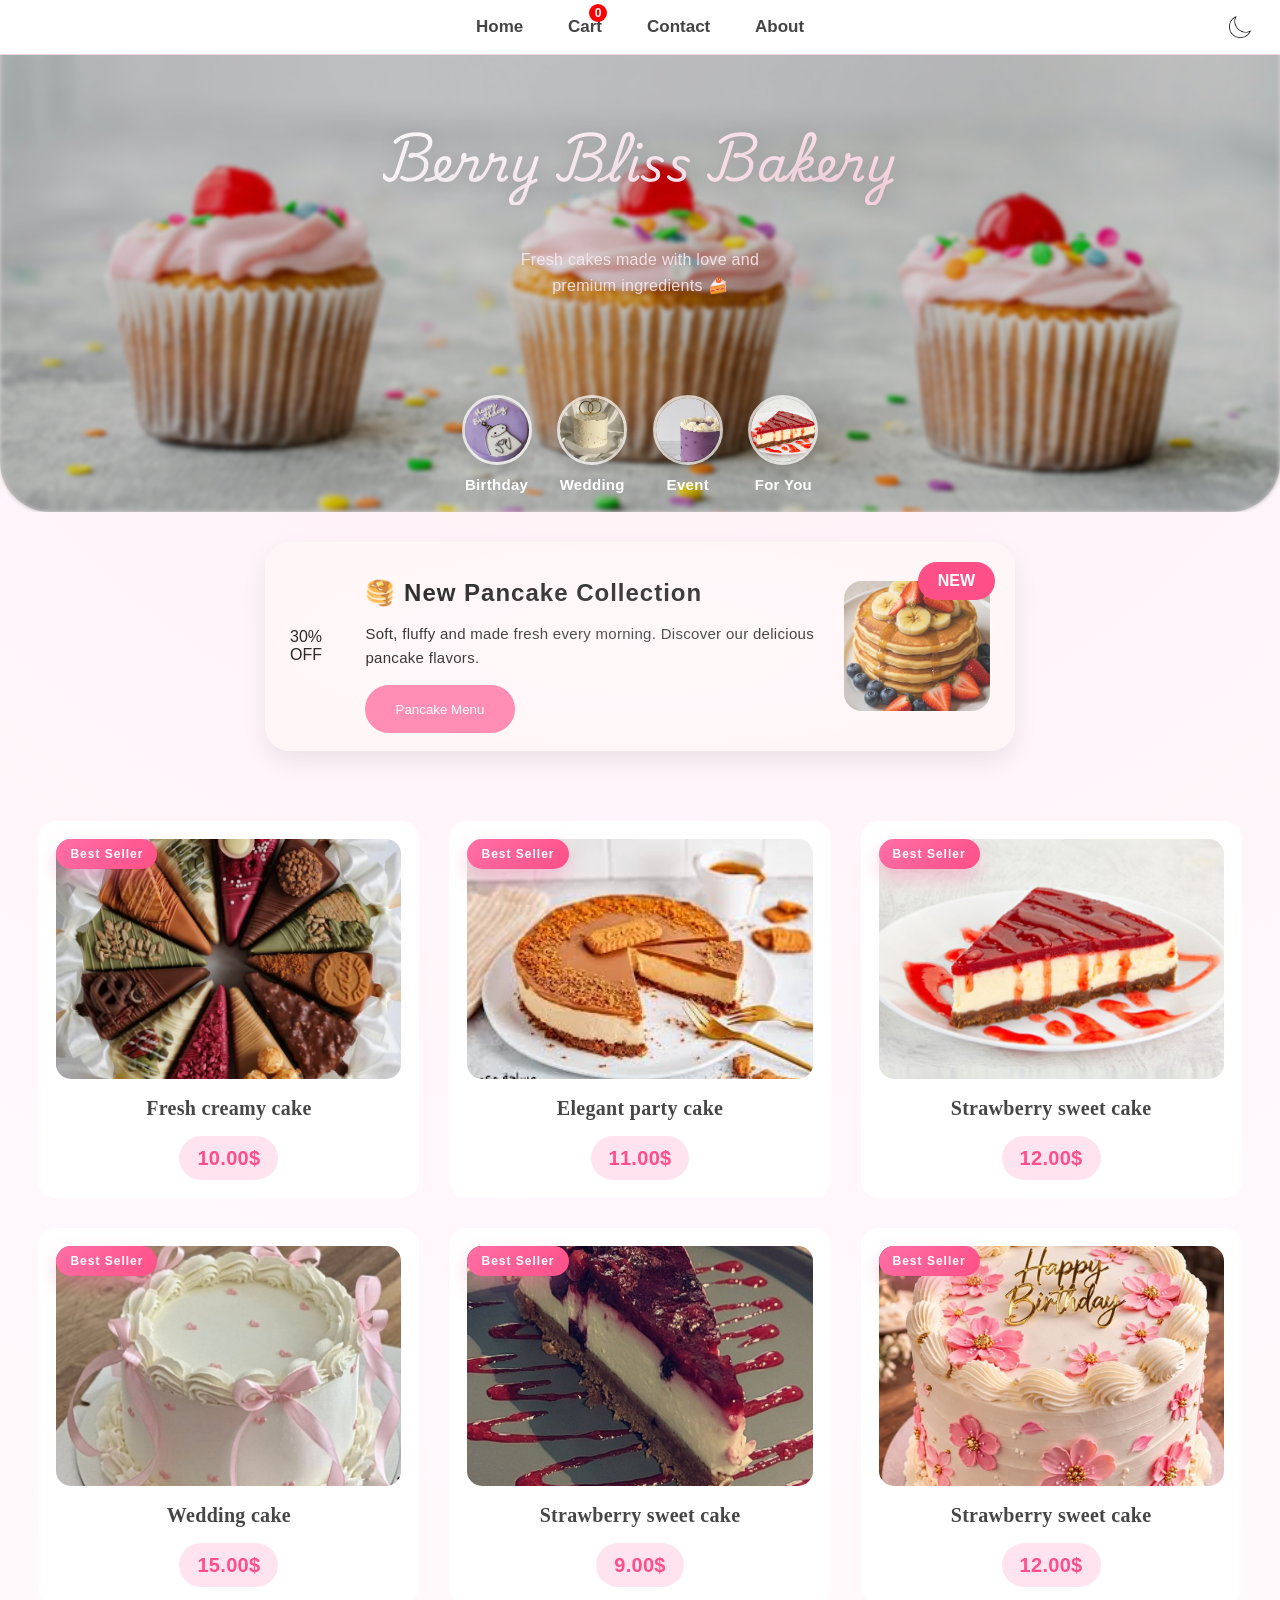
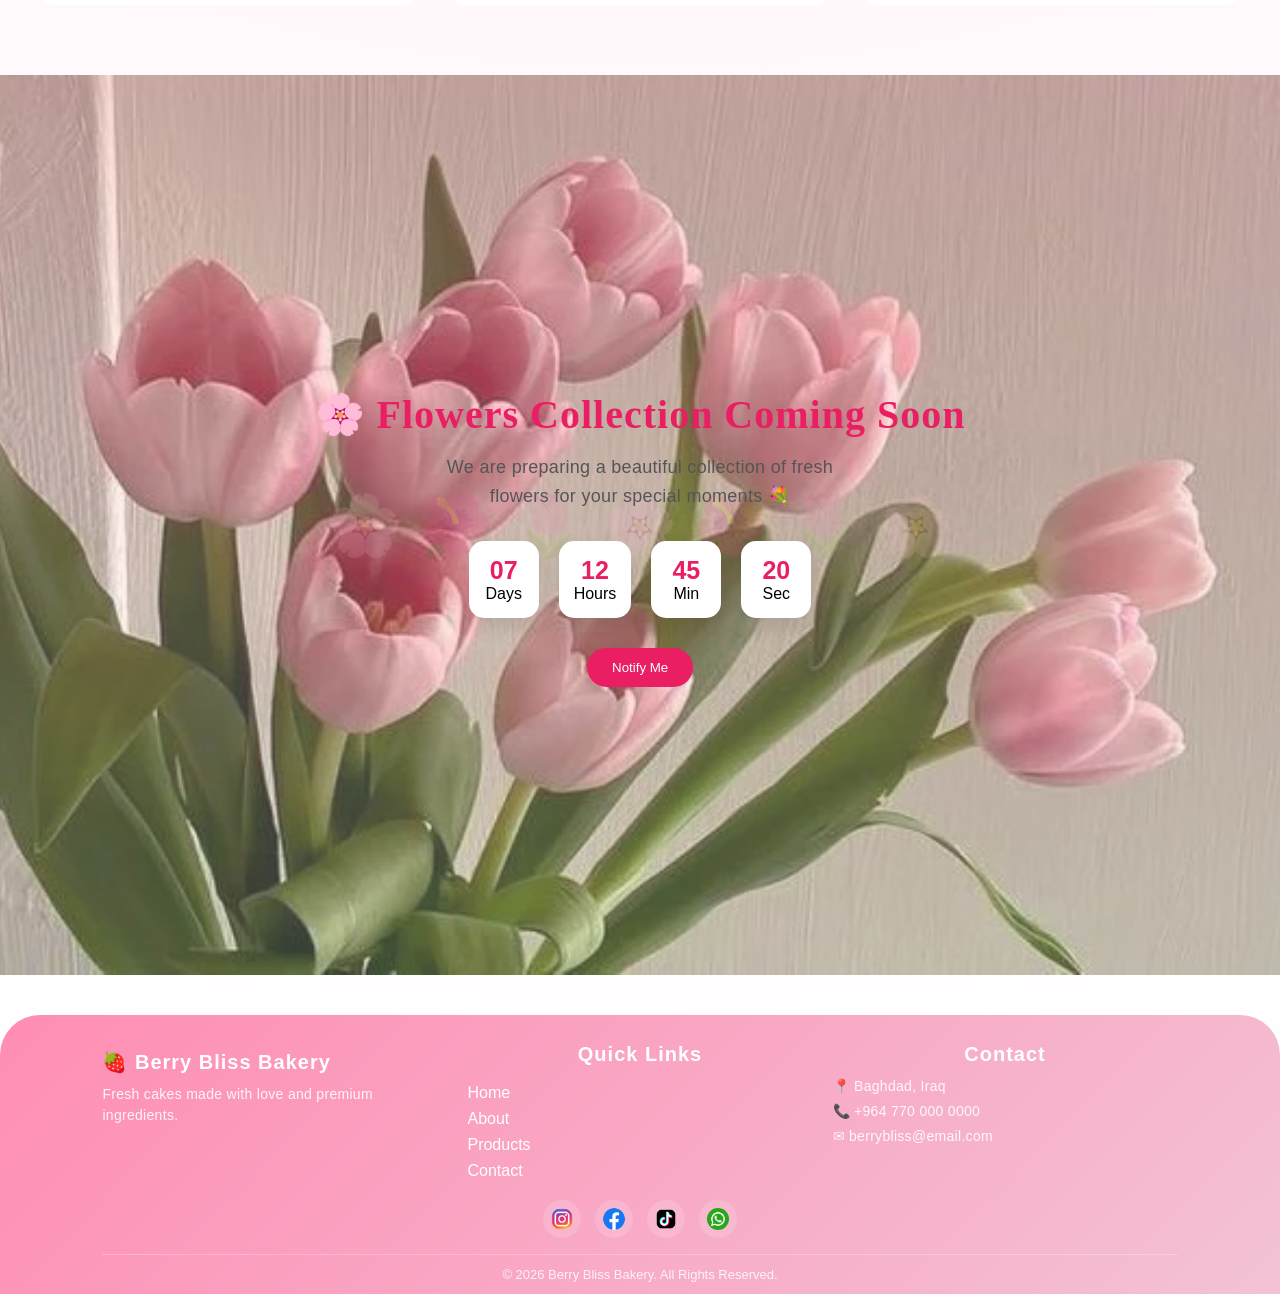
==== commit 01ea49db: "Update print statement from 'Hello' to 'Goodbye'" ====
--- a/index.html
+++ b/index.html
@@ -161,7 +161,7 @@
     </div>
 </div>
 
-<div class="cop f">
+<div class="cop fan">
     <img src="eid.jpg">
     <span class="badge">Best Seller</span>
 
--- a/z.css
+++ b/z.css
@@ -1705,7 +1705,34 @@
         width:90%;
         padding:30px;
     }
-
+   .navbar{
+        width:100%;
+        justify-content:flex-start;
+        gap:12px;
+        padding:0 60px 0 10px;
+
+        overflow-x:auto;
+        white-space:nowrap;
+
+        scrollbar-width:none;
+        -ms-overflow-style:none;
+    }
+
+    .navbar::-webkit-scrollbar{
+        display:none;
+    }
+
+    .navbar button{
+        flex-shrink:0;
+        font-size:14px;
+        padding:6px 8px;
+    }
+
+    .M{
+        right:10px;
+        top:50%;
+        transform:translateY(-50%);
+    }
 }
 /* ===========================
    Tablet (768px فأقل)
@@ -1733,6 +1760,7 @@
     .M{
         width:50px;
         height:50px;
+        right: 10px;
     }
 
     .top-icons img{
@@ -1835,7 +1863,32 @@
     }
 
     .navbar{
-        width:90%;
+        width:100%;
+        left:0;
+        right:0;
+
+        display:flex;
+        justify-content:center;
+        align-items:center;
+
+        gap:12px;
+        padding:0 8px;
+
+        overflow-x:auto;
+        white-space:nowrap;
+
+        -ms-overflow-style:none;
+        scrollbar-width:none;
+    }
+
+    .navbar::-webkit-scrollbar{
+        display:none;
+    }
+
+    .navbar button{
+        flex-shrink:0;
+        font-size:13px;
+        padding:6px;
     }
 
 }
@@ -1875,6 +1928,14 @@
         height:38px;
         font-size:12px;
     }
+     .navbar{
+        overflow-x:auto; /* حل مهم جدًا */
+        white-space:nowrap;
+    }
+
+    .navbar::-webkit-scrollbar{
+        display:none;
+    }
 }
 /* ===========================
    Small Phones (360px فأقل)
@@ -1902,6 +1963,12 @@
         height:32px;
         font-size:11px;
     }
+
+    .navbar button{
+        font-size:12px;
+        padding:5px;
+    }
+
 }
 .footer{
     margin-top:40px;
